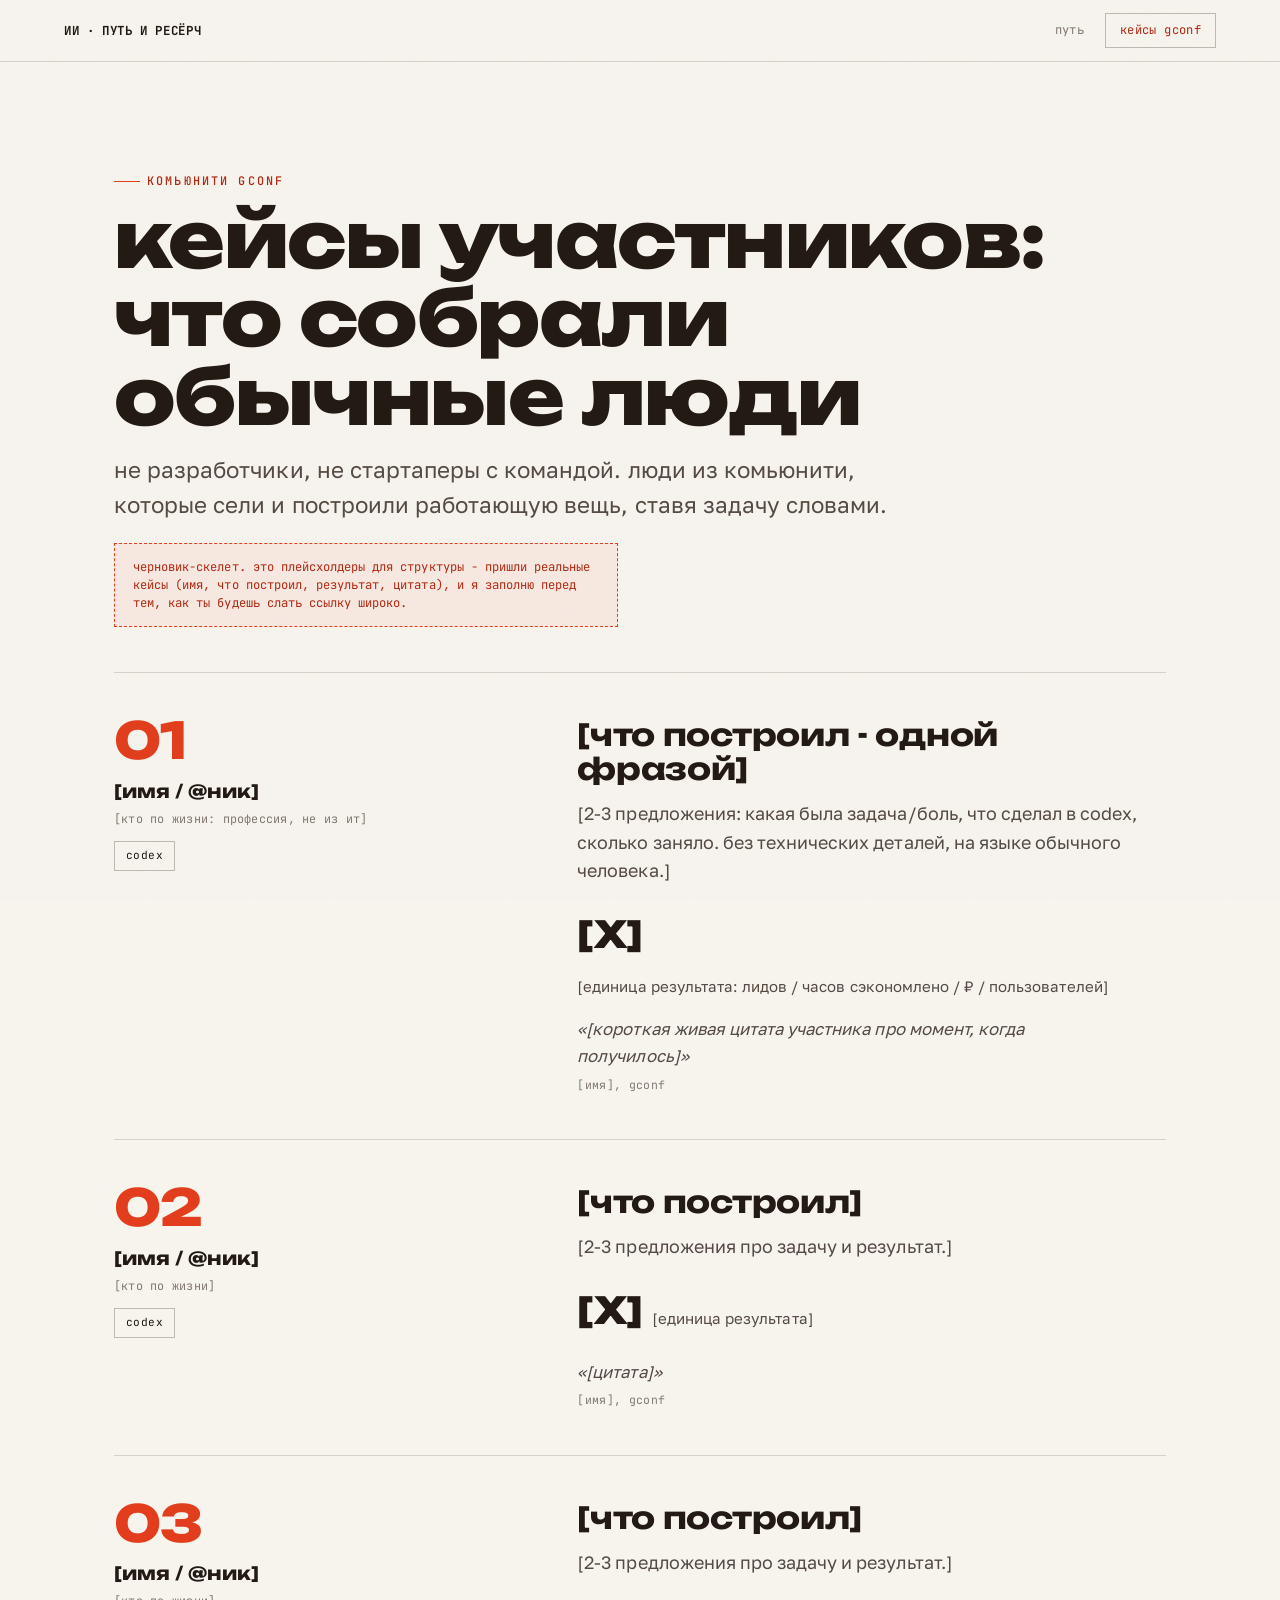
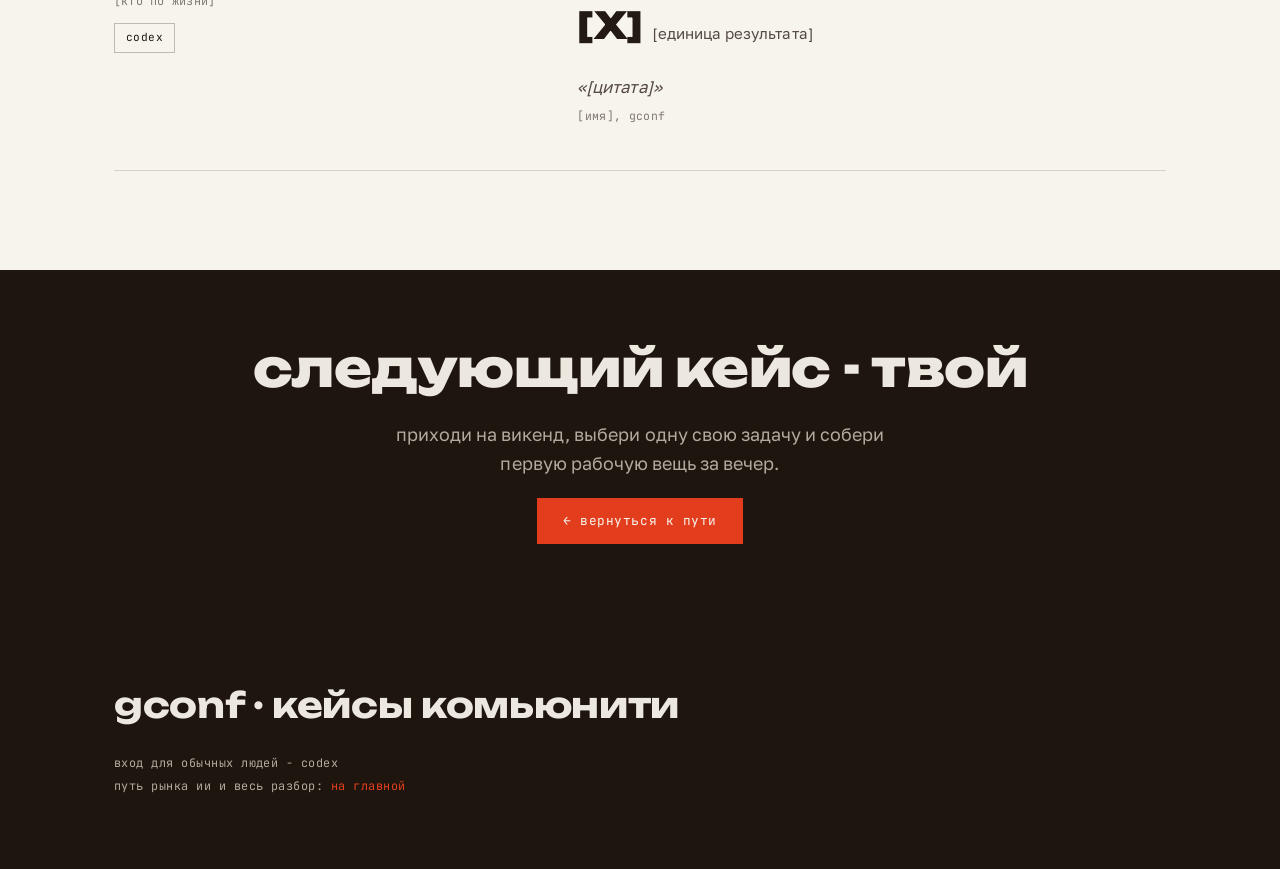
==== cases.html @ 8ae296a4 "site: external css, topnav, gconf cases page (scaffold) Co-Authored-By: Claude Opus 4.8 (1M context)" ====
<!doctype html>
<html lang="ru">
<head>
<meta charset="utf-8">
<meta name="viewport" content="width=device-width, initial-scale=1">
<title>кейсы участников gconf</title>
<link rel="preconnect" href="https://fonts.googleapis.com">
<link rel="preconnect" href="https://fonts.gstatic.com" crossorigin>
<link href="https://fonts.googleapis.com/css2?family=Unbounded:wght@500;700;800&family=Golos+Text:wght@400;500;600;700&family=JetBrains+Mono:wght@400;500;700&display=swap" rel="stylesheet">
<link rel="stylesheet" href="style.css">
</head>
<body>
<nav class="topnav">
  <a class="brand" href="index.html">ии · путь и ресёрч</a>
  <div class="navlinks">
    <a href="index.html">путь</a>
    <a href="cases.html" class="active">кейсы gconf</a>
  </div>
</nav>

<!-- ============ HERO ============ -->
<header class="cases-hero">
  <div class="wrap">
    <div class="kicker r">комьюнити gconf</div>
    <h1 class="r d1">кейсы участников: что собрали обычные люди</h1>
    <p class="dek r d2">не разработчики, не стартаперы с командой. люди из комьюнити, которые сели и построили работающую вещь, ставя задачу словами.</p>
    <div class="draftnote r d3">черновик-скелет. это плейсхолдеры для структуры - пришли реальные кейсы (имя, что построил, результат, цитата), и я заполню перед тем, как ты будешь слать ссылку широко.</div>
  </div>
</header>

<!-- ============ CASES ============ -->
<section style="padding-top:0">
  <div class="wrap">
    <div class="caselist">

      <article class="case r">
        <div class="who">
          <div class="cn">01</div>
          <div class="pname">[имя / @ник]</div>
          <div class="role">[кто по жизни: профессия, не из ит]</div>
          <div class="tool">codex</div>
        </div>
        <div class="body">
          <h3>[что построил - одной фразой]</h3>
          <p>[2-3 предложения: какая была задача/боль, что сделал в codex, сколько заняло. без технических деталей, на языке обычного человека.]</p>
          <div class="metric"><span class="mv">[X]</span><span class="ml">[единица результата: лидов / часов сэкономлено / ₽ / пользователей]</span></div>
          <p class="q">«[короткая живая цитата участника про момент, когда получилось]»<cite>[имя], gconf</cite></p>
        </div>
      </article>

      <article class="case r">
        <div class="who">
          <div class="cn">02</div>
          <div class="pname">[имя / @ник]</div>
          <div class="role">[кто по жизни]</div>
          <div class="tool">codex</div>
        </div>
        <div class="body">
          <h3>[что построил]</h3>
          <p>[2-3 предложения про задачу и результат.]</p>
          <div class="metric"><span class="mv">[X]</span><span class="ml">[единица результата]</span></div>
          <p class="q">«[цитата]»<cite>[имя], gconf</cite></p>
        </div>
      </article>

      <article class="case r">
        <div class="who">
          <div class="cn">03</div>
          <div class="pname">[имя / @ник]</div>
          <div class="role">[кто по жизни]</div>
          <div class="tool">codex</div>
        </div>
        <div class="body">
          <h3>[что построил]</h3>
          <p>[2-3 предложения про задачу и результат.]</p>
          <div class="metric"><span class="mv">[X]</span><span class="ml">[единица результата]</span></div>
          <p class="q">«[цитата]»<cite>[имя], gconf</cite></p>
        </div>
      </article>

    </div>
  </div>
</section>

<!-- ============ CTA ============ -->
<section class="cases-cta">
  <div class="wrap">
    <h2 class="r">следующий кейс - твой</h2>
    <p class="r d1">приходи на викенд, выбери одну свою задачу и собери первую рабочую вещь за вечер.</p>
    <a class="r d2" href="index.html">← вернуться к пути</a>
  </div>
</section>

<footer>
  <div class="wrap">
    <h3>gconf · кейсы комьюнити</h3>
    <div class="meta">
      вход для обычных людей - codex<br>
      путь рынка ии и весь разбор: <a href="index.html">на главной</a>
    </div>
  </div>
</footer>

<script>
(function(){
  var rm = window.matchMedia && window.matchMedia('(prefers-reduced-motion: reduce)').matches;
  var io = new IntersectionObserver(function(entries){
    entries.forEach(function(e){ if(e.isIntersecting){ e.target.classList.add('in'); io.unobserve(e.target);} });
  },{threshold:0.15, rootMargin:'0px 0px -8% 0px'});
  document.querySelectorAll('.r').forEach(function(el){ io.observe(el); });
})();
</script>
</body>
</html>
---- style.css ----
:root{
  --paper: oklch(0.967 0.009 80);
  --paper-2: oklch(0.935 0.013 78);
  --ink: oklch(0.225 0.018 60);
  --ink-soft: oklch(0.42 0.02 62);
  --ink-faint: oklch(0.585 0.016 66);
  --line: oklch(0.865 0.013 78);
  --line-strong: oklch(0.79 0.015 76);
  --ember: oklch(0.605 0.205 33);
  --ember-deep: oklch(0.50 0.175 32);
  --pine: oklch(0.515 0.088 165);
  --band: oklch(0.205 0.02 62);
  --band-2: oklch(0.26 0.022 60);
  --on-band: oklch(0.93 0.012 82);
  --on-band-soft: oklch(0.74 0.016 78);

  --font-display: "Unbounded","Golos Text",system-ui,sans-serif;
  --font-body: "Golos Text",system-ui,-apple-system,sans-serif;
  --font-mono: "JetBrains Mono",ui-monospace,monospace;

  --maxw: 1180px;
  --ease: cubic-bezier(0.16,1,0.3,1);
}

*{box-sizing:border-box;margin:0;padding:0}
html{scroll-behavior:smooth;-webkit-text-size-adjust:100%}
body{
  background:var(--paper);
  color:var(--ink);
  font-family:var(--font-body);
  font-weight:400;
  line-height:1.6;
  font-size:clamp(1rem,0.94rem + 0.3vw,1.12rem);
  letter-spacing:0.002em;
  overflow-x:hidden;
}
::selection{background:var(--ember);color:var(--paper)}

/* grain */
body::before{
  content:"";position:fixed;inset:0;z-index:9999;pointer-events:none;
  opacity:0.04;mix-blend-mode:multiply;
  background-image:url("data:image/svg+xml,%3Csvg xmlns='http://www.w3.org/2000/svg' width='180' height='180'%3E%3Cfilter id='n'%3E%3CfeTurbulence type='fractalNoise' baseFrequency='0.9' numOctaves='2'/%3E%3C/filter%3E%3Crect width='100%25' height='100%25' filter='url(%23n)'/%3E%3C/svg%3E");
}

.wrap{max-width:var(--maxw);margin-inline:auto;padding-inline:clamp(20px,5vw,64px)}
.mono{font-family:var(--font-mono);font-weight:500;letter-spacing:0.04em}

/* kicker / section number */
.kicker{
  font-family:var(--font-mono);font-size:0.74rem;font-weight:500;
  letter-spacing:0.18em;text-transform:uppercase;color:var(--ember-deep);
  display:inline-flex;align-items:center;gap:0.6em;
}
.kicker::before{content:"";width:26px;height:1px;background:var(--ember)}

h1,h2,h3{font-family:var(--font-display);font-weight:700;line-height:1.02;letter-spacing:-0.01em}

/* ---------- hero ---------- */
.hero{position:relative;padding:clamp(90px,16vh,180px) 0 clamp(60px,9vh,110px)}
.hero-grid{display:grid;grid-template-columns:1fr;gap:clamp(28px,5vw,60px)}
.hero .axis{
  font-family:var(--font-mono);font-size:0.7rem;letter-spacing:0.14em;
  color:var(--ink-faint);text-transform:uppercase;
  display:flex;align-items:center;gap:14px;flex-wrap:wrap;
}
.hero .axis .seg{flex:1;height:1px;background:var(--line-strong);min-width:40px}
.hero h1{
  font-size:clamp(2.6rem,2rem + 6.4vw,7rem);font-weight:800;
  margin:0.22em 0 0.28em;max-width:16ch;
}
.hero h1 em{font-style:normal;color:var(--ember)}
.hero .dek{
  font-size:clamp(1.1rem,1rem + 0.7vw,1.5rem);max-width:54ch;
  color:var(--ink-soft);line-height:1.5;
}
.provenance{
  margin-top:clamp(34px,6vh,64px);display:flex;flex-wrap:wrap;gap:10px 26px;
  font-family:var(--font-mono);font-size:0.72rem;letter-spacing:0.06em;color:var(--ink-faint);
}
.provenance b{color:var(--ink);font-weight:700}

.scrollcue{margin-top:clamp(40px,7vh,80px);display:flex;align-items:center;gap:12px;color:var(--ink-faint);font-family:var(--font-mono);font-size:0.72rem;letter-spacing:0.1em}
.scrollcue .dot{width:8px;height:8px;border-radius:50%;background:var(--ember);animation:pulse 1.8s var(--ease) infinite}
@keyframes pulse{0%,100%{opacity:1;transform:scale(1)}50%{opacity:.35;transform:scale(.6)}}

/* ---------- section scaffolding ---------- */
section{padding:clamp(64px,11vh,140px) 0;position:relative}
.sec-head{display:flex;gap:18px;align-items:baseline;margin-bottom:clamp(32px,5vh,60px)}
.sec-no{font-family:var(--font-mono);font-size:0.8rem;font-weight:700;color:var(--ember-deep);letter-spacing:0.05em;padding-top:0.5em}
.sec-head h2{font-size:clamp(1.8rem,1.4rem + 2.4vw,3.4rem);font-weight:700;max-width:20ch}
.lead{font-size:clamp(1.12rem,1.02rem + 0.6vw,1.45rem);max-width:60ch;color:var(--ink-soft);line-height:1.55}
.rule{height:1px;background:var(--line);border:0;margin:0}

/* reveal */
.r{opacity:0;transform:translateY(26px);transition:opacity .9s var(--ease),transform .9s var(--ease)}
.r.in{opacity:1;transform:none}
.r.d1{transition-delay:.08s}.r.d2{transition-delay:.16s}.r.d3{transition-delay:.24s}.r.d4{transition-delay:.32s}

/* ---------- prologue ---------- */
.prologue{background:var(--paper-2)}
.prologue .lead{max-width:64ch;font-size:clamp(1.2rem,1.05rem + 0.9vw,1.8rem);color:var(--ink);line-height:1.45}
.prologue .lead strong{color:var(--ember-deep);font-weight:700}

/* ---------- timeline / epochs ---------- */
.epochs{display:grid;gap:0}
.epoch{
  display:grid;grid-template-columns:minmax(120px,0.6fr) 1fr;gap:clamp(20px,4vw,56px);
  padding:clamp(28px,4.5vh,52px) 0;border-top:1px solid var(--line);align-items:start;
}
.epoch:last-child{border-bottom:1px solid var(--line)}
.epoch .when{font-family:var(--font-mono);font-size:0.82rem;color:var(--ink-faint);letter-spacing:0.04em}
.epoch .when .big{display:block;font-family:var(--font-display);font-weight:800;font-size:clamp(2.4rem,1.6rem + 3.2vw,4.4rem);color:var(--ember);line-height:0.9;margin-bottom:0.18em;letter-spacing:-0.02em}
.epoch h3{font-size:clamp(1.3rem,1.1rem + 1vw,2rem);font-weight:700;margin-bottom:0.5em}
.epoch p{color:var(--ink-soft);max-width:52ch}
.epoch .unlock{margin-top:1em;font-family:var(--font-mono);font-size:0.82rem;color:var(--ink);background:var(--paper-2);display:inline-block;padding:0.5em 0.85em;border:1px solid var(--line-strong)}
.epoch .unlock b{color:var(--ember-deep)}
.epoch .marks{margin-top:0.9em;display:flex;flex-wrap:wrap;gap:8px}
.epoch .marks span{font-family:var(--font-mono);font-size:0.72rem;color:var(--ink-faint);letter-spacing:0.03em}
.epoch .marks span::before{content:"▸ ";color:var(--line-strong)}

/* ---------- stat band ---------- */
.statband{background:var(--band);color:var(--on-band)}
.statband .grid{display:grid;grid-template-columns:repeat(auto-fit,minmax(220px,1fr));gap:1px;background:var(--band-2);border:1px solid var(--band-2)}
.statcell{background:var(--band);padding:clamp(24px,4vw,42px)}
.statcell .num{font-family:var(--font-display);font-weight:800;font-size:clamp(2.6rem,1.8rem + 4vw,5rem);line-height:0.92;letter-spacing:-0.02em}
.statcell .num.ember{color:var(--ember)}
.statcell .num.warm{color:var(--on-band)}
.statcell .cap{margin-top:0.7em;color:var(--on-band-soft);font-size:0.98rem;max-width:30ch}
.statcell .src{margin-top:0.8em;font-family:var(--font-mono);font-size:0.68rem;letter-spacing:0.04em;color:oklch(0.6 0.015 78)}

/* ---------- charts ---------- */
.chartwrap{margin-top:clamp(28px,4vh,48px)}
.chart-title{font-family:var(--font-mono);font-size:0.78rem;letter-spacing:0.08em;text-transform:uppercase;color:var(--ink-soft);margin-bottom:1.4em}
.chart-note{margin-top:1.2em;font-family:var(--font-mono);font-size:0.7rem;color:var(--ink-faint);letter-spacing:0.02em;max-width:62ch}

/* horizontal bars (time to 100M) */
.hbars{display:grid;gap:14px}
.hbar{display:grid;grid-template-columns:minmax(150px,auto) 1fr;gap:18px;align-items:center}
.hbar .lab{font-size:0.92rem;color:var(--ink);text-align:right;line-height:1.2}
.hbar .lab small{display:block;font-family:var(--font-mono);font-size:0.66rem;color:var(--ink-faint)}
.hbar .track{position:relative;height:34px;background:var(--paper-2);overflow:hidden}
.hbar .fill{position:absolute;top:0;bottom:0;left:0;width:100%;background:var(--ink);transform:scaleX(0);transform-origin:left;transition:transform 1.1s var(--ease)}
.hbar.hi .fill{background:var(--ember)}
.hbar.in .fill{transform:scaleX(var(--w))}
.hbar .val{position:absolute;top:50%;transform:translateY(-50%);left:calc(var(--wp) + 12px);font-family:var(--font-mono);font-size:0.8rem;font-weight:700;color:var(--ink);white-space:nowrap;opacity:0;transition:opacity .5s var(--ease) .5s}
.hbar.in .val{opacity:1}
.hbar.hi .val{color:var(--ember-deep)}

/* svg chart shells */
.svgchart{width:100%;height:auto;display:block;background:var(--paper-2);border:1px solid var(--line);padding:6px}
.svgchart text{font-family:var(--font-mono);fill:var(--ink-faint);font-size:13px;letter-spacing:0.02em}
.svgchart .axislab{fill:var(--ink-soft);font-size:13px}
.svgchart .grid{stroke:var(--line);stroke-width:1}
.path-line{fill:none;stroke-width:3.5;stroke-linejoin:round;stroke-linecap:round}
.dash{stroke-dasharray:var(--len);stroke-dashoffset:var(--len);transition:stroke-dashoffset 1.6s var(--ease)}
.in .dash{stroke-dashoffset:0}
.dot{opacity:0;transition:opacity .4s var(--ease)}
.in .dot{opacity:1}
.ptlab{opacity:0;transition:opacity .5s var(--ease)}
.in .ptlab{opacity:1}
.legend{display:flex;gap:22px;flex-wrap:wrap;margin-top:1em;font-family:var(--font-mono);font-size:0.76rem;color:var(--ink-soft)}
.legend i{display:inline-block;width:16px;height:3px;margin-right:7px;vertical-align:middle}

/* two-col explainer */
.duo{display:grid;grid-template-columns:1fr 1fr;gap:clamp(20px,3vw,40px);margin-top:clamp(28px,4vh,44px)}
.duo .box{padding:clamp(22px,3vw,34px);background:var(--paper-2);border:1px solid var(--line)}
.duo .box.now{border-color:var(--ember);background:oklch(0.605 0.205 33 / 0.06)}
.duo .box .tag{font-family:var(--font-mono);font-size:0.72rem;letter-spacing:0.1em;text-transform:uppercase;color:var(--ink-faint);margin-bottom:0.8em}
.duo .box.now .tag{color:var(--ember-deep)}
.duo .box h4{font-family:var(--font-display);font-weight:700;font-size:1.3rem;margin-bottom:0.4em}
.duo .box p{color:var(--ink-soft);font-size:0.98rem}

/* vibe coding */
.quote{font-family:var(--font-display);font-weight:500;font-size:clamp(1.4rem,1.1rem + 1.8vw,2.6rem);line-height:1.18;max-width:22ch;letter-spacing:-0.01em}
.quote .by{display:block;font-family:var(--font-mono);font-size:0.8rem;font-weight:500;letter-spacing:0.05em;color:var(--ink-faint);margin-top:1em;text-transform:none}
.growth{display:grid;grid-template-columns:repeat(auto-fit,minmax(160px,1fr));gap:1px;background:var(--line);border:1px solid var(--line);margin-top:clamp(28px,4vh,44px)}
.growth div{background:var(--paper);padding:24px}
.growth .g-num{font-family:var(--font-display);font-weight:800;font-size:clamp(1.6rem,1.2rem + 1.6vw,2.6rem);color:var(--ink);letter-spacing:-0.02em}
.growth .g-lab{margin-top:0.5em;font-size:0.9rem;color:var(--ink-soft)}
.growth .g-src{margin-top:0.6em;font-family:var(--font-mono);font-size:0.66rem;color:var(--ink-faint)}

/* funnel */
.funnel{display:grid;grid-template-columns:repeat(5,1fr);gap:clamp(8px,1.4vw,18px);align-items:end;height:clamp(240px,38vh,360px);margin-top:clamp(28px,4vh,44px)}
.fcol{display:flex;flex-direction:column;justify-content:flex-end;height:100%;text-align:center}
.fcol .bar{background:var(--ink);transform:scaleY(0);transform-origin:bottom;transition:transform 1s var(--ease)}
.fcol.hi .bar{background:var(--ember)}
.funnel.in .fcol .bar{transform:scaleY(1)}
.fcol .fval{font-family:var(--font-display);font-weight:800;font-size:clamp(1.1rem,0.9rem + 0.9vw,1.7rem);margin-bottom:0.3em;color:var(--ink)}
.fcol.hi .fval{color:var(--ember-deep)}
.fcol .flab{margin-top:0.7em;font-family:var(--font-mono);font-size:0.68rem;line-height:1.3;color:var(--ink-faint);letter-spacing:0.02em}
.f1{--d:.0s}.f2{--d:.12s}.f3{--d:.24s}.f4{--d:.36s}.f5{--d:.48s}
.funnel.in .fcol .bar{transition-delay:var(--d)}

/* honest dark section */
.honest{background:var(--band);color:var(--on-band)}
.honest .sec-no{color:var(--ember)}
.honest .sec-head h2{color:var(--on-band)}
.honest .lead{color:var(--on-band-soft)}
.honest .rule{background:var(--band-2)}
.honest-grid{display:grid;grid-template-columns:repeat(auto-fit,minmax(260px,1fr));gap:clamp(18px,2.6vw,32px);margin-top:clamp(30px,5vh,56px)}
.hcard{padding:clamp(22px,3vw,32px);border:1px solid var(--band-2);background:var(--band-2)}
.hcard .hn{font-family:var(--font-display);font-weight:800;font-size:clamp(1.9rem,1.4rem + 2vw,3rem);color:var(--ember);letter-spacing:-0.02em;line-height:1}
.hcard h4{font-family:var(--font-body);font-weight:700;font-size:1.05rem;margin:0.6em 0 0.3em;color:var(--on-band)}
.hcard p{color:var(--on-band-soft);font-size:0.94rem}
.bridge{margin-top:clamp(36px,6vh,64px);padding:clamp(28px,4vw,48px);border:1px solid var(--ember);background:oklch(0.605 0.205 33 / 0.08)}
.bridge p{font-family:var(--font-display);font-weight:500;font-size:clamp(1.2rem,1rem + 1vw,1.8rem);line-height:1.3;max-width:32ch;color:var(--on-band)}
.bridge .src{margin-top:1em;font-family:var(--font-mono);font-size:0.72rem;color:var(--on-band-soft);letter-spacing:0.04em}

/* not late */
.notlate{background:var(--ember);color:var(--paper)}
.notlate .kicker{color:oklch(0.96 0.02 80)}
.notlate .kicker::before{background:var(--paper)}
.notlate h2{font-family:var(--font-display);font-weight:800;font-size:clamp(2.2rem,1.5rem + 4vw,5.2rem);line-height:1.0;letter-spacing:-0.02em;max-width:16ch;margin-bottom:0.5em}
.notlate .big-state{font-size:clamp(1.2rem,1rem + 1vw,1.7rem);max-width:46ch;line-height:1.45;color:oklch(0.98 0.015 85)}
.frames{display:grid;grid-template-columns:repeat(auto-fit,minmax(250px,1fr));gap:1px;background:oklch(0.55 0.16 33);border:1px solid oklch(0.55 0.16 33);margin-top:clamp(34px,5vh,60px)}
.frame{background:var(--ember);padding:clamp(24px,3vw,36px)}
.frame .ft{font-family:var(--font-mono);font-size:0.72rem;letter-spacing:0.1em;text-transform:uppercase;color:oklch(0.92 0.04 75);margin-bottom:1em}
.frame p{color:var(--paper);font-size:1rem;line-height:1.5}

/* usecases */
.usecases .lead{margin-bottom:clamp(28px,4vh,44px)}
.uc-list{display:grid;grid-template-columns:repeat(auto-fit,minmax(260px,1fr));gap:1px;background:var(--line);border:1px solid var(--line)}
.uc{background:var(--paper);padding:clamp(22px,3vw,30px);display:flex;flex-direction:column;gap:0.5em}
.uc .uci{font-family:var(--font-mono);font-size:0.74rem;color:var(--ember-deep);letter-spacing:0.06em}
.uc h4{font-family:var(--font-display);font-weight:700;font-size:1.15rem}
.uc p{color:var(--ink-soft);font-size:0.92rem}
.entry{margin-top:clamp(26px,4vh,40px);padding:clamp(22px,3vw,32px);border:1px solid var(--line-strong);background:var(--paper-2);font-size:0.98rem;color:var(--ink-soft)}
.entry b{color:var(--ink)}

/* methodology */
.method{background:var(--paper-2)}
.pipeline{display:flex;flex-wrap:wrap;align-items:stretch;gap:0;margin-top:clamp(30px,4vh,48px)}
.stage{flex:1 1 150px;min-width:140px;padding:clamp(18px,2.4vw,26px);background:var(--paper);border:1px solid var(--line);position:relative}
.stage + .stage{border-left:1px solid var(--line)}
.stage .sn{font-family:var(--font-mono);font-size:0.66rem;letter-spacing:0.1em;color:var(--ember-deep);text-transform:uppercase}
.stage .st{font-family:var(--font-display);font-weight:700;font-size:1.05rem;margin:0.5em 0 0.2em}
.stage .sd{font-size:0.84rem;color:var(--ink-soft);line-height:1.4}
.stage .sc{margin-top:0.7em;font-family:var(--font-mono);font-size:0.7rem;color:var(--ink-faint)}
.method-stats{display:grid;grid-template-columns:repeat(auto-fit,minmax(150px,1fr));gap:1px;background:var(--line);border:1px solid var(--line);margin-top:clamp(30px,4vh,48px)}
.ms{background:var(--paper);padding:24px}
.ms .v{font-family:var(--font-display);font-weight:800;font-size:clamp(1.8rem,1.3rem + 1.8vw,2.8rem);color:var(--ink);letter-spacing:-0.02em}
.ms .v.ember{color:var(--ember)}
.ms .l{margin-top:0.4em;font-size:0.88rem;color:var(--ink-soft)}

/* footer */
footer{background:var(--band);color:var(--on-band-soft);padding:clamp(50px,8vh,90px) 0}
footer h3{font-family:var(--font-display);font-weight:700;color:var(--on-band);font-size:clamp(1.4rem,1.1rem + 1.4vw,2.2rem);max-width:24ch;margin-bottom:0.8em}
footer .meta{font-family:var(--font-mono);font-size:0.74rem;letter-spacing:0.04em;line-height:1.9}
footer .disc{margin-top:1.6em;font-size:0.82rem;max-width:70ch;color:var(--on-band-soft);line-height:1.6}
footer a{color:var(--ember);text-decoration:none}

/* responsive */
@media (max-width:720px){
  .epoch{grid-template-columns:1fr;gap:14px}
  .duo{grid-template-columns:1fr}
  .funnel{height:clamp(200px,34vh,300px)}
  .fcol .flab{font-size:0.6rem}
  .sec-head{flex-direction:column;gap:6px}
  .hbar{grid-template-columns:1fr;gap:6px}
  .hbar .lab{text-align:left}
  .stage + .stage{border-left:1px solid var(--line)}
}
@media (prefers-reduced-motion:reduce){
  *{animation:none!important;transition:none!important}
  .r{opacity:1;transform:none}
  .hbar .fill{transform:scaleX(var(--w))}
  .fcol .bar{transform:scaleY(1)}
  .dash{stroke-dashoffset:0}
  .dot,.ptlab,.hbar .val{opacity:1}
}

/* ---------- topnav (shared) ---------- */
.topnav{position:sticky;top:0;z-index:50;display:flex;justify-content:space-between;align-items:center;gap:16px;padding:13px clamp(20px,5vw,64px);background:var(--paper);border-bottom:1px solid var(--line)}
.topnav .brand{font-family:var(--font-mono);font-weight:700;font-size:0.78rem;letter-spacing:0.05em;color:var(--ink);text-decoration:none;text-transform:uppercase}
.topnav .navlinks{display:flex;gap:6px}
.topnav .navlinks a{font-family:var(--font-mono);font-size:0.76rem;letter-spacing:0.03em;color:var(--ink-faint);text-decoration:none;padding:7px 14px;border:1px solid transparent;transition:color .3s var(--ease),border-color .3s var(--ease)}
.topnav .navlinks a:hover{color:var(--ink)}
.topnav .navlinks a.active{color:var(--ember-deep);border-color:var(--line-strong)}

/* ---------- cases page ---------- */
.cases-hero{padding:clamp(64px,11vh,120px) 0 clamp(34px,5vh,60px)}
.cases-hero .kicker{margin-bottom:0.8em}
.cases-hero h1{font-family:var(--font-display);font-weight:800;font-size:clamp(2.3rem,1.7rem + 4vw,4.8rem);letter-spacing:-0.02em;max-width:18ch;line-height:1.02}
.cases-hero .dek{margin-top:0.7em;font-size:clamp(1.08rem,1rem + 0.6vw,1.4rem);color:var(--ink-soft);max-width:56ch}
.draftnote{margin-top:1.6em;padding:14px 18px;border:1px dashed var(--ember);background:oklch(0.605 0.205 33 / 0.06);font-family:var(--font-mono);font-size:0.76rem;line-height:1.5;color:var(--ember-deep);max-width:72ch}

.caselist{border-top:1px solid var(--line)}
.case{display:grid;grid-template-columns:minmax(190px,0.7fr) 1fr;gap:clamp(20px,4vw,56px);padding:clamp(30px,5vh,58px) 0;border-bottom:1px solid var(--line);align-items:start}
.case .who .cn{font-family:var(--font-display);font-weight:800;font-size:clamp(1.9rem,1.4rem + 2.2vw,3.2rem);color:var(--ember);line-height:0.9;letter-spacing:-0.02em}
.case .who .pname{margin-top:0.7em;font-family:var(--font-display);font-weight:700;font-size:1.15rem;color:var(--ink)}
.case .who .role{font-family:var(--font-mono);font-size:0.74rem;color:var(--ink-faint);margin-top:0.3em;letter-spacing:0.02em}
.case .who .tool{display:inline-block;margin-top:1.1em;font-family:var(--font-mono);font-size:0.7rem;color:var(--ink);border:1px solid var(--line-strong);padding:5px 11px;letter-spacing:0.04em}
.case .body h3{font-family:var(--font-display);font-weight:700;font-size:clamp(1.3rem,1.1rem + 1vw,1.95rem);margin-bottom:0.45em;line-height:1.1}
.case .body p{color:var(--ink-soft);max-width:56ch}
.case .metric{margin-top:1.1em;display:flex;align-items:baseline;gap:0.55em;flex-wrap:wrap}
.case .metric .mv{font-family:var(--font-display);font-weight:800;font-size:clamp(1.6rem,1.2rem + 1.4vw,2.4rem);color:var(--ink);letter-spacing:-0.02em}
.case .metric .ml{font-size:0.94rem;color:var(--ink-soft)}
.case .q{margin-top:1.1em;font-style:italic;color:var(--ink);font-size:1.05rem;max-width:52ch}
.case .q cite{display:block;font-style:normal;font-family:var(--font-mono);font-size:0.72rem;color:var(--ink-faint);margin-top:0.5em;letter-spacing:0.03em}

.cases-cta{background:var(--band);color:var(--on-band);padding:clamp(50px,8vh,90px) 0;text-align:center}
.cases-cta h2{font-family:var(--font-display);font-weight:800;font-size:clamp(1.8rem,1.3rem + 2.4vw,3.2rem);color:var(--on-band);max-width:20ch;margin:0 auto 0.5em;letter-spacing:-0.01em}
.cases-cta p{color:var(--on-band-soft);max-width:48ch;margin:0 auto}
.cases-cta a{display:inline-block;margin-top:1.6em;font-family:var(--font-mono);font-size:0.8rem;letter-spacing:0.04em;color:var(--paper);background:var(--ember);text-decoration:none;padding:13px 26px}

@media (max-width:720px){
  .case{grid-template-columns:1fr;gap:14px}
  .topnav{padding:11px 18px}
  .topnav .brand{font-size:0.68rem}
}
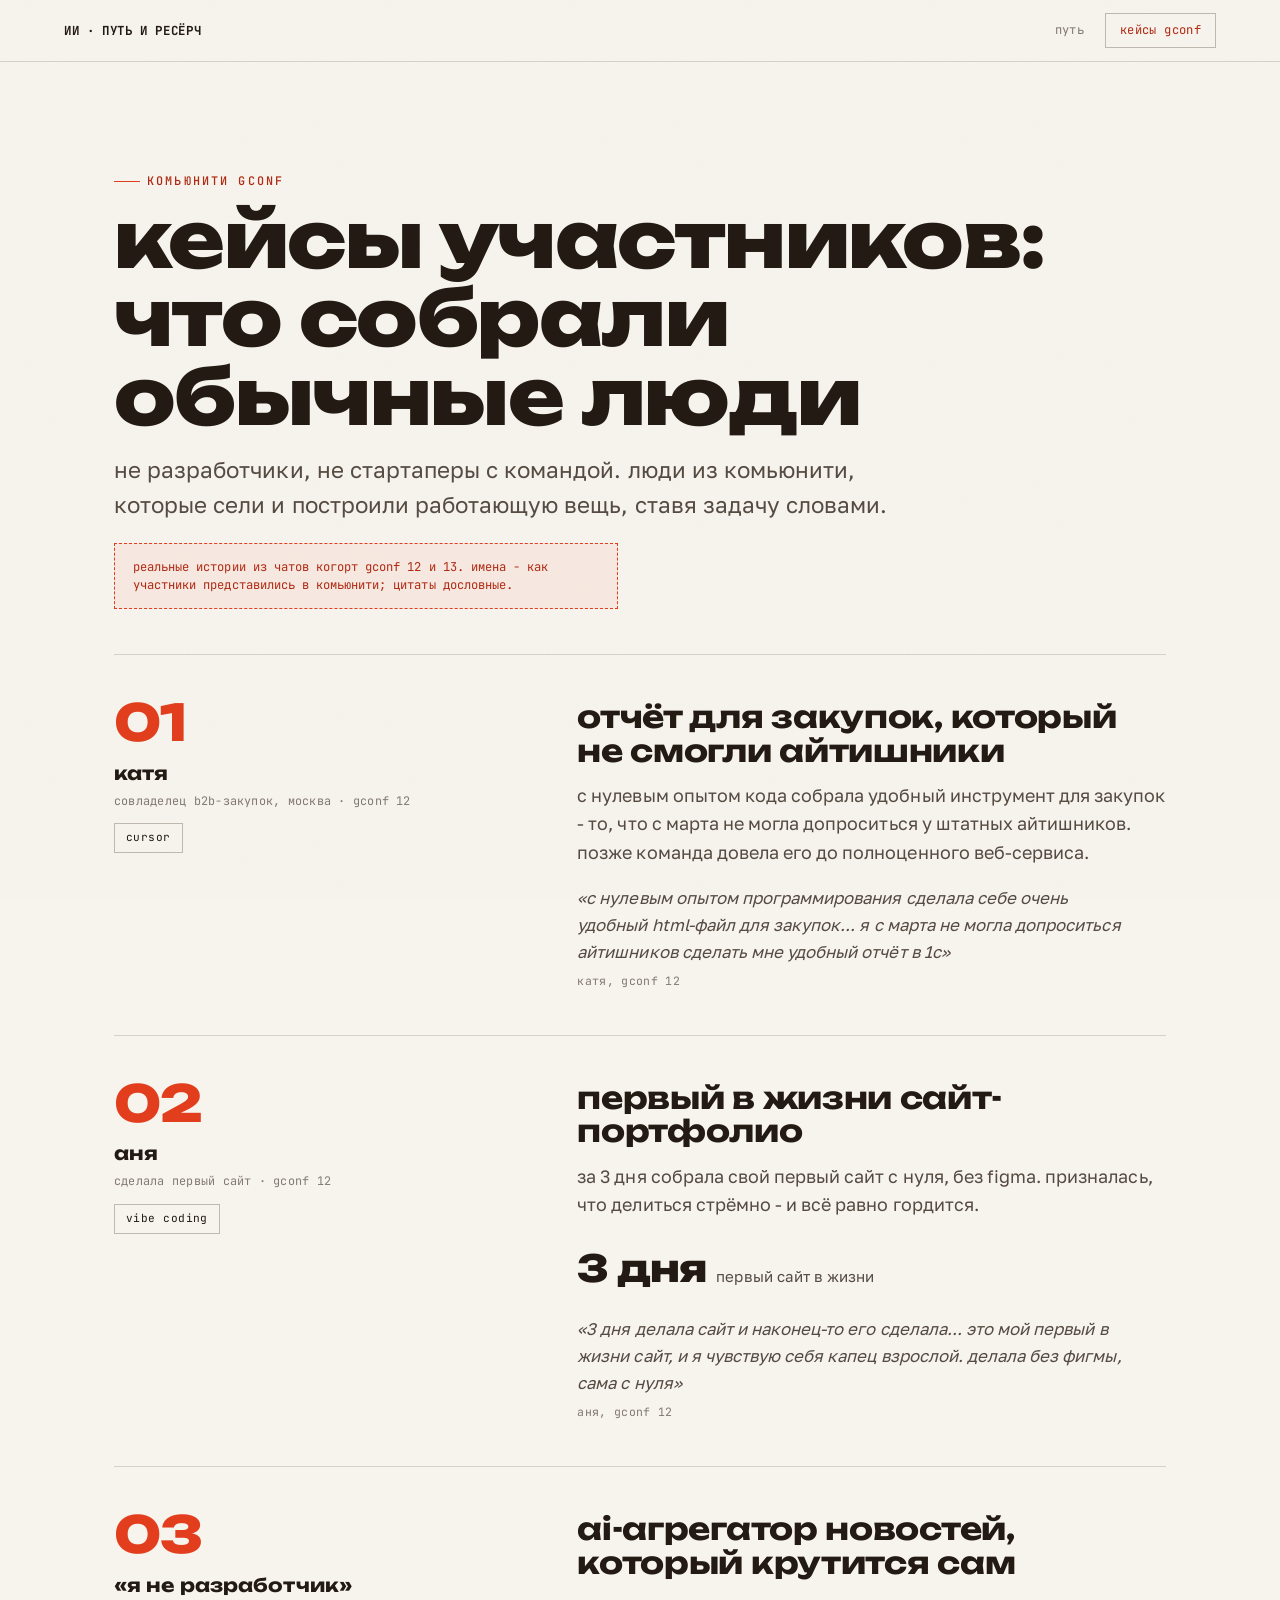
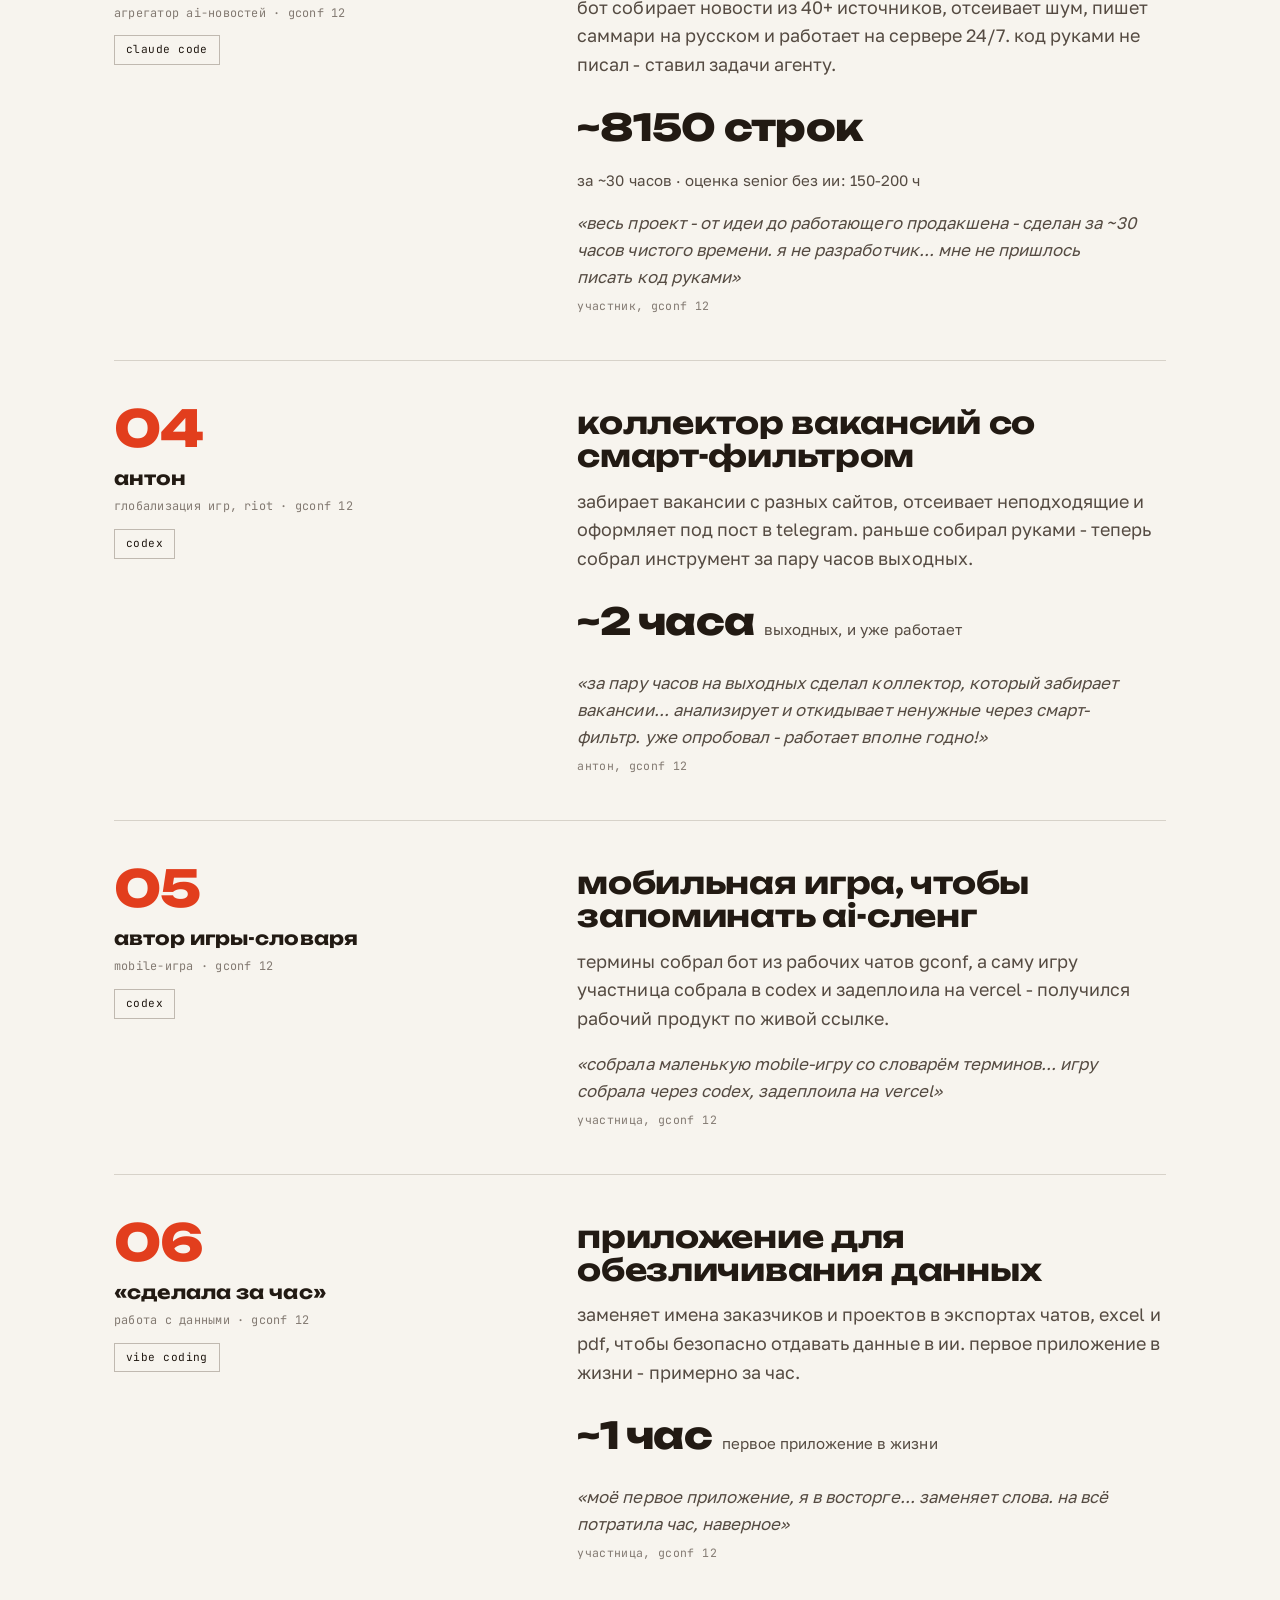
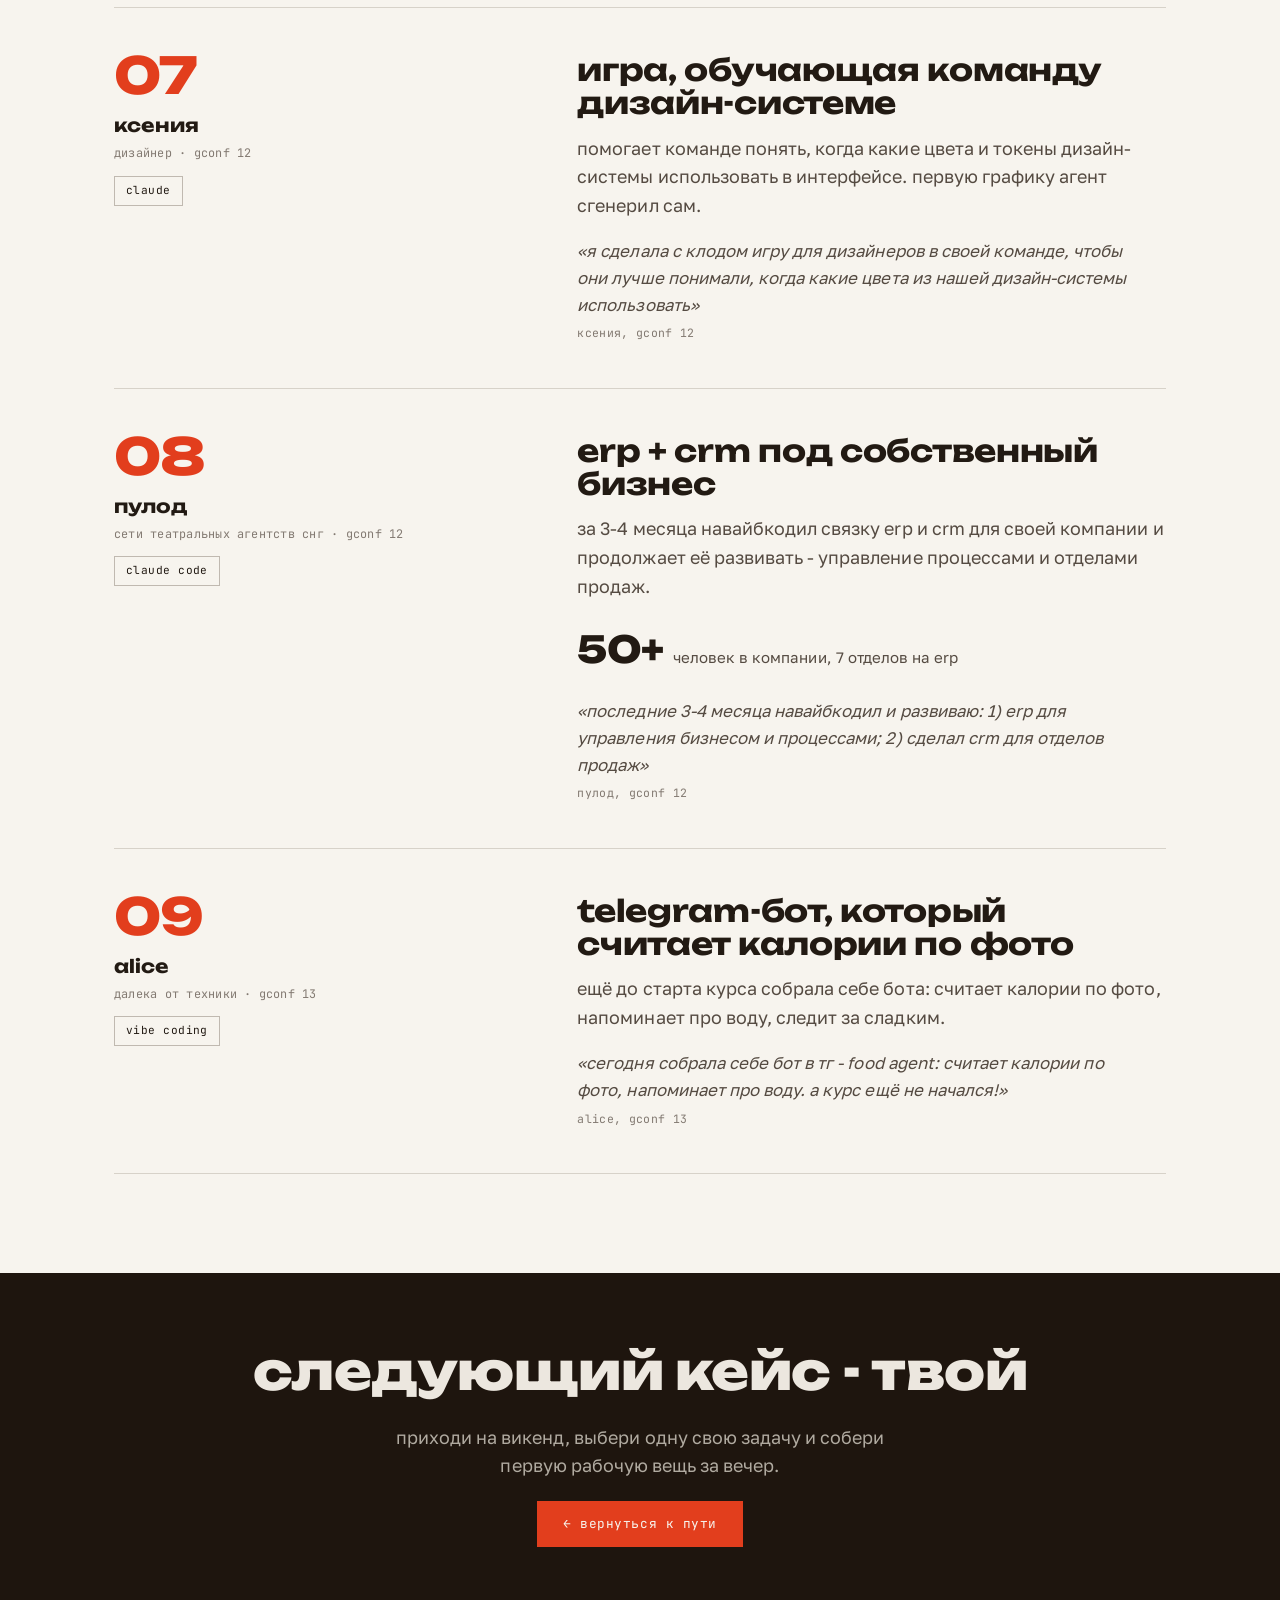
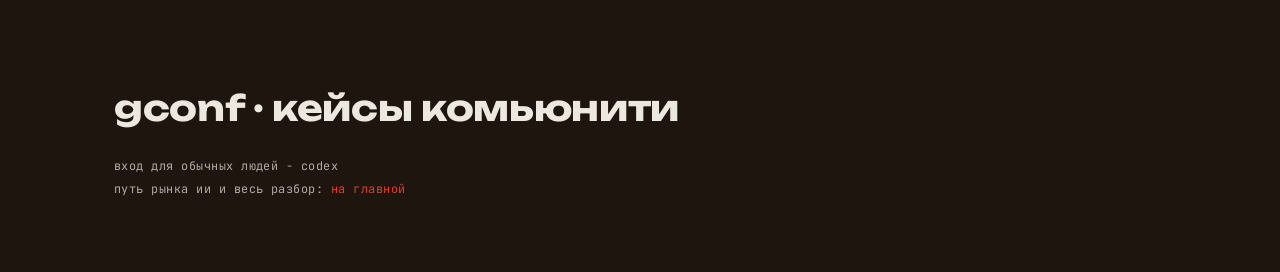
==== commit e5cb7472: "cases: real gconf 12/13 participant cases Co-Authored-By: Claude Opus 4.8 (1M context) <noreply@anth" ====
--- a/cases.html
+++ b/cases.html
@@ -24,7 +24,7 @@
     <div class="kicker r">комьюнити gconf</div>
     <h1 class="r d1">кейсы участников: что собрали обычные люди</h1>
     <p class="dek r d2">не разработчики, не стартаперы с командой. люди из комьюнити, которые сели и построили работающую вещь, ставя задачу словами.</p>
-    <div class="draftnote r d3">черновик-скелет. это плейсхолдеры для структуры - пришли реальные кейсы (имя, что построил, результат, цитата), и я заполню перед тем, как ты будешь слать ссылку широко.</div>
+    <div class="draftnote r d3">реальные истории из чатов когорт gconf 12 и 13. имена - как участники представились в комьюнити; цитаты дословные.</div>
   </div>
 </header>
 
@@ -36,45 +36,131 @@
       <article class="case r">
         <div class="who">
           <div class="cn">01</div>
-          <div class="pname">[имя / @ник]</div>
-          <div class="role">[кто по жизни: профессия, не из ит]</div>
+          <div class="pname">катя</div>
+          <div class="role">совладелец b2b-закупок, москва · gconf 12</div>
+          <div class="tool">cursor</div>
+        </div>
+        <div class="body">
+          <h3>отчёт для закупок, который не смогли айтишники</h3>
+          <p>с нулевым опытом кода собрала удобный инструмент для закупок - то, что с марта не могла допроситься у штатных айтишников. позже команда довела его до полноценного веб-сервиса.</p>
+          <p class="q">«с нулевым опытом программирования сделала себе очень удобный html-файл для закупок... я с марта не могла допроситься айтишников сделать мне удобный отчёт в 1с»<cite>катя, gconf 12</cite></p>
+        </div>
+      </article>
+
+      <article class="case r">
+        <div class="who">
+          <div class="cn">02</div>
+          <div class="pname">аня</div>
+          <div class="role">сделала первый сайт · gconf 12</div>
+          <div class="tool">vibe coding</div>
+        </div>
+        <div class="body">
+          <h3>первый в жизни сайт-портфолио</h3>
+          <p>за 3 дня собрала свой первый сайт с нуля, без figma. призналась, что делиться стрёмно - и всё равно гордится.</p>
+          <div class="metric"><span class="mv">3 дня</span><span class="ml">первый сайт в жизни</span></div>
+          <p class="q">«3 дня делала сайт и наконец-то его сделала... это мой первый в жизни сайт, и я чувствую себя капец взрослой. делала без фигмы, сама с нуля»<cite>аня, gconf 12</cite></p>
+        </div>
+      </article>
+
+      <article class="case r">
+        <div class="who">
+          <div class="cn">03</div>
+          <div class="pname">«я не разработчик»</div>
+          <div class="role">агрегатор ai-новостей · gconf 12</div>
+          <div class="tool">claude code</div>
+        </div>
+        <div class="body">
+          <h3>ai-агрегатор новостей, который крутится сам</h3>
+          <p>бот собирает новости из 40+ источников, отсеивает шум, пишет саммари на русском и работает на сервере 24/7. код руками не писал - ставил задачи агенту.</p>
+          <div class="metric"><span class="mv">~8150 строк</span><span class="ml">за ~30 часов · оценка senior без ии: 150-200 ч</span></div>
+          <p class="q">«весь проект - от идеи до работающего продакшена - сделан за ~30 часов чистого времени. я не разработчик... мне не пришлось писать код руками»<cite>участник, gconf 12</cite></p>
+        </div>
+      </article>
+
+      <article class="case r">
+        <div class="who">
+          <div class="cn">04</div>
+          <div class="pname">антон</div>
+          <div class="role">глобализация игр, riot · gconf 12</div>
           <div class="tool">codex</div>
         </div>
         <div class="body">
-          <h3>[что построил - одной фразой]</h3>
-          <p>[2-3 предложения: какая была задача/боль, что сделал в codex, сколько заняло. без технических деталей, на языке обычного человека.]</p>
-          <div class="metric"><span class="mv">[X]</span><span class="ml">[единица результата: лидов / часов сэкономлено / ₽ / пользователей]</span></div>
-          <p class="q">«[короткая живая цитата участника про момент, когда получилось]»<cite>[имя], gconf</cite></p>
-        </div>
-      </article>
-
-      <article class="case r">
-        <div class="who">
-          <div class="cn">02</div>
-          <div class="pname">[имя / @ник]</div>
-          <div class="role">[кто по жизни]</div>
+          <h3>коллектор вакансий со смарт-фильтром</h3>
+          <p>забирает вакансии с разных сайтов, отсеивает неподходящие и оформляет под пост в telegram. раньше собирал руками - теперь собрал инструмент за пару часов выходных.</p>
+          <div class="metric"><span class="mv">~2 часа</span><span class="ml">выходных, и уже работает</span></div>
+          <p class="q">«за пару часов на выходных сделал коллектор, который забирает вакансии... анализирует и откидывает ненужные через смарт-фильтр. уже опробовал - работает вполне годно!»<cite>антон, gconf 12</cite></p>
+        </div>
+      </article>
+
+      <article class="case r">
+        <div class="who">
+          <div class="cn">05</div>
+          <div class="pname">автор игры-словаря</div>
+          <div class="role">mobile-игра · gconf 12</div>
           <div class="tool">codex</div>
         </div>
         <div class="body">
-          <h3>[что построил]</h3>
-          <p>[2-3 предложения про задачу и результат.]</p>
-          <div class="metric"><span class="mv">[X]</span><span class="ml">[единица результата]</span></div>
-          <p class="q">«[цитата]»<cite>[имя], gconf</cite></p>
-        </div>
-      </article>
-
-      <article class="case r">
-        <div class="who">
-          <div class="cn">03</div>
-          <div class="pname">[имя / @ник]</div>
-          <div class="role">[кто по жизни]</div>
-          <div class="tool">codex</div>
-        </div>
-        <div class="body">
-          <h3>[что построил]</h3>
-          <p>[2-3 предложения про задачу и результат.]</p>
-          <div class="metric"><span class="mv">[X]</span><span class="ml">[единица результата]</span></div>
-          <p class="q">«[цитата]»<cite>[имя], gconf</cite></p>
+          <h3>мобильная игра, чтобы запоминать ai-сленг</h3>
+          <p>термины собрал бот из рабочих чатов gconf, а саму игру участница собрала в codex и задеплоила на vercel - получился рабочий продукт по живой ссылке.</p>
+          <p class="q">«собрала маленькую mobile-игру со словарём терминов... игру собрала через codex, задеплоила на vercel»<cite>участница, gconf 12</cite></p>
+        </div>
+      </article>
+
+      <article class="case r">
+        <div class="who">
+          <div class="cn">06</div>
+          <div class="pname">«сделала за час»</div>
+          <div class="role">работа с данными · gconf 12</div>
+          <div class="tool">vibe coding</div>
+        </div>
+        <div class="body">
+          <h3>приложение для обезличивания данных</h3>
+          <p>заменяет имена заказчиков и проектов в экспортах чатов, excel и pdf, чтобы безопасно отдавать данные в ии. первое приложение в жизни - примерно за час.</p>
+          <div class="metric"><span class="mv">~1 час</span><span class="ml">первое приложение в жизни</span></div>
+          <p class="q">«моё первое приложение, я в восторге... заменяет слова. на всё потратила час, наверное»<cite>участница, gconf 12</cite></p>
+        </div>
+      </article>
+
+      <article class="case r">
+        <div class="who">
+          <div class="cn">07</div>
+          <div class="pname">ксения</div>
+          <div class="role">дизайнер · gconf 12</div>
+          <div class="tool">claude</div>
+        </div>
+        <div class="body">
+          <h3>игра, обучающая команду дизайн-системе</h3>
+          <p>помогает команде понять, когда какие цвета и токены дизайн-системы использовать в интерфейсе. первую графику агент сгенерил сам.</p>
+          <p class="q">«я сделала с клодом игру для дизайнеров в своей команде, чтобы они лучше понимали, когда какие цвета из нашей дизайн-системы использовать»<cite>ксения, gconf 12</cite></p>
+        </div>
+      </article>
+
+      <article class="case r">
+        <div class="who">
+          <div class="cn">08</div>
+          <div class="pname">пулод</div>
+          <div class="role">сети театральных агентств снг · gconf 12</div>
+          <div class="tool">claude code</div>
+        </div>
+        <div class="body">
+          <h3>erp + crm под собственный бизнес</h3>
+          <p>за 3-4 месяца навайбкодил связку erp и crm для своей компании и продолжает её развивать - управление процессами и отделами продаж.</p>
+          <div class="metric"><span class="mv">50+</span><span class="ml">человек в компании, 7 отделов на erp</span></div>
+          <p class="q">«последние 3-4 месяца навайбкодил и развиваю: 1) erp для управления бизнесом и процессами; 2) сделал crm для отделов продаж»<cite>пулод, gconf 12</cite></p>
+        </div>
+      </article>
+
+      <article class="case r">
+        <div class="who">
+          <div class="cn">09</div>
+          <div class="pname">alice</div>
+          <div class="role">далека от техники · gconf 13</div>
+          <div class="tool">vibe coding</div>
+        </div>
+        <div class="body">
+          <h3>telegram-бот, который считает калории по фото</h3>
+          <p>ещё до старта курса собрала себе бота: считает калории по фото, напоминает про воду, следит за сладким.</p>
+          <p class="q">«сегодня собрала себе бот в тг - food agent: считает калории по фото, напоминает про воду. а курс ещё не начался!»<cite>alice, gconf 13</cite></p>
         </div>
       </article>
 
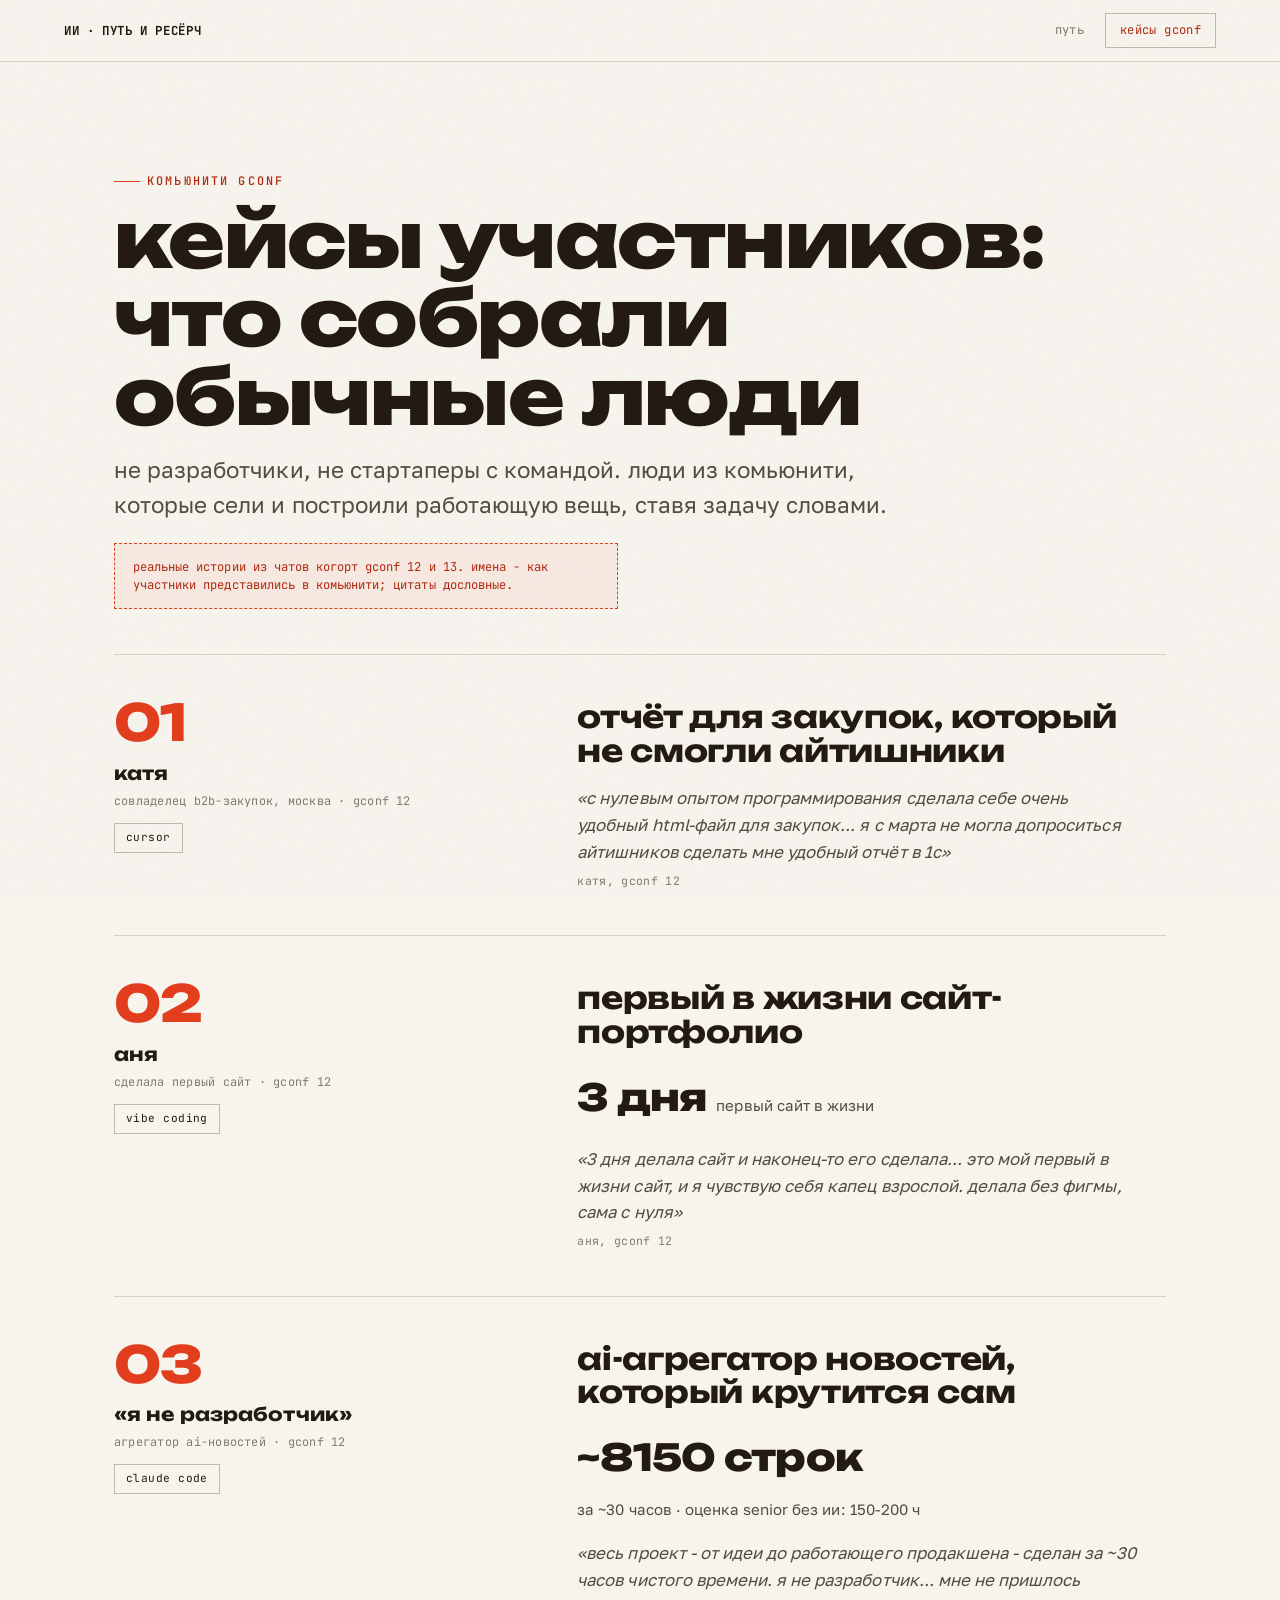
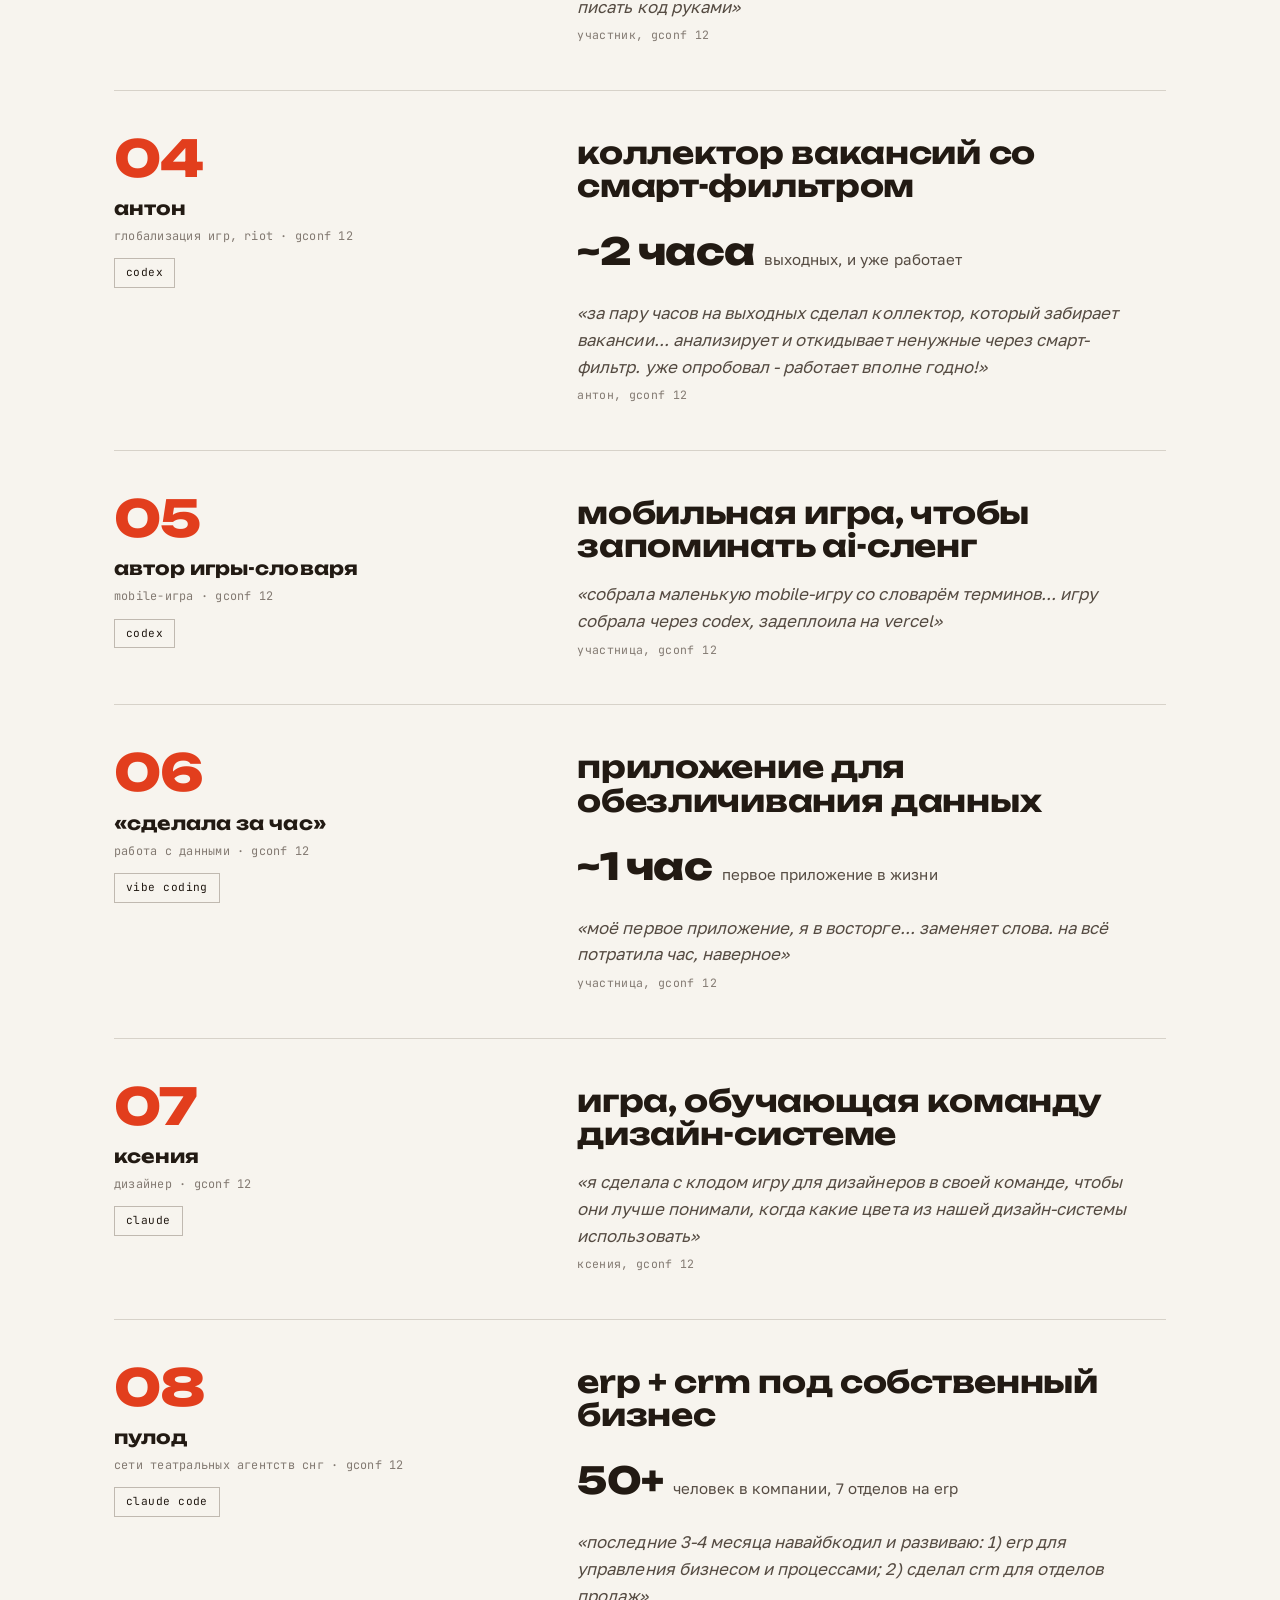
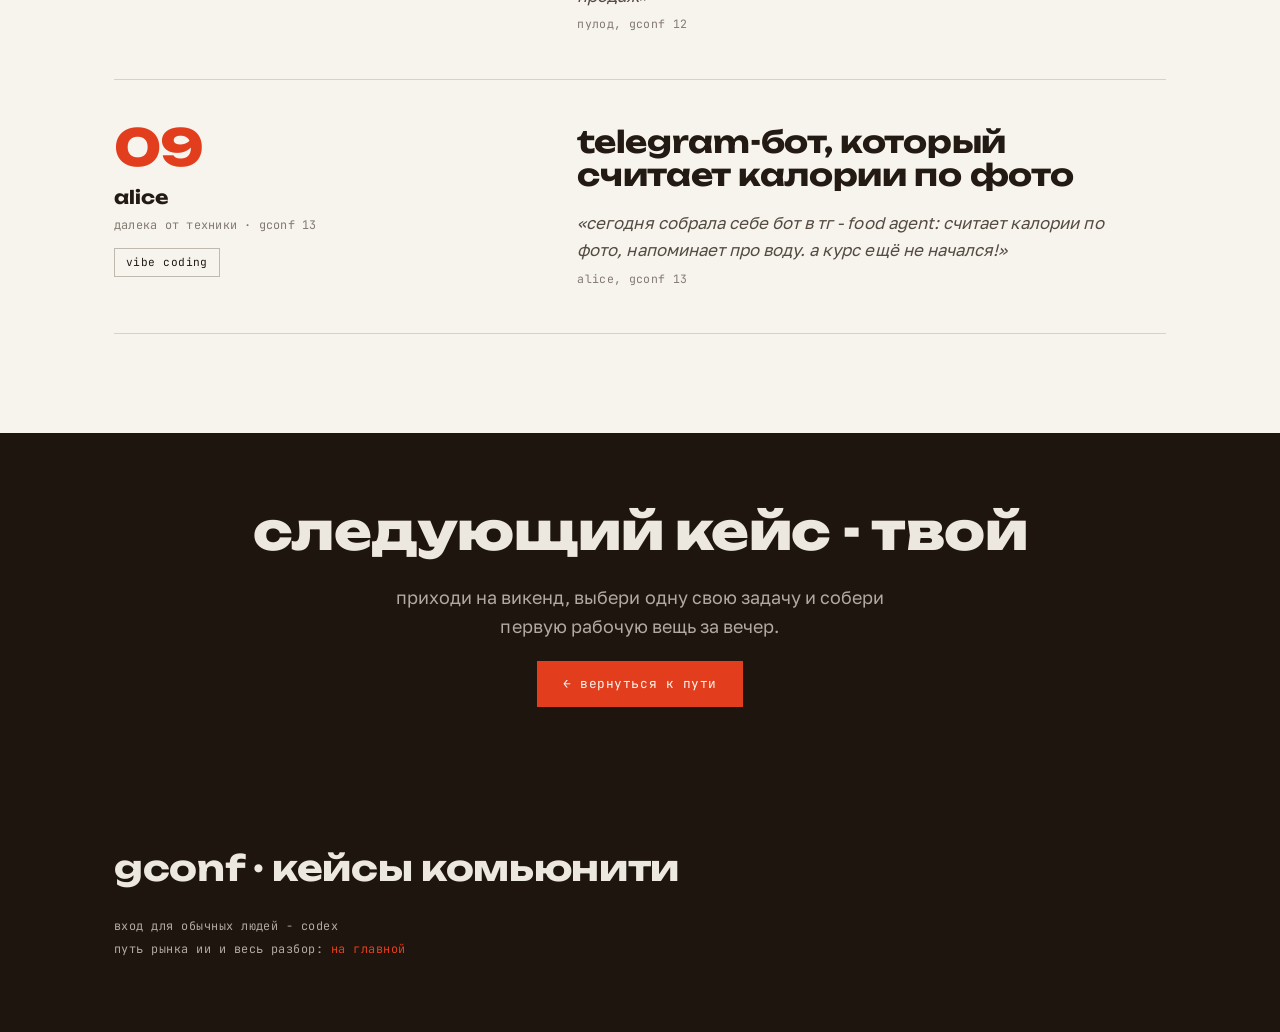
==== commit 62845f06: "cases: drop detail paragraph, keep quote + name Co-Authored-By: Claude Opus 4.8 (1M context) <norepl" ====
--- a/cases.html
+++ b/cases.html
@@ -42,7 +42,6 @@
         </div>
         <div class="body">
           <h3>отчёт для закупок, который не смогли айтишники</h3>
-          <p>с нулевым опытом кода собрала удобный инструмент для закупок - то, что с марта не могла допроситься у штатных айтишников. позже команда довела его до полноценного веб-сервиса.</p>
           <p class="q">«с нулевым опытом программирования сделала себе очень удобный html-файл для закупок... я с марта не могла допроситься айтишников сделать мне удобный отчёт в 1с»<cite>катя, gconf 12</cite></p>
         </div>
       </article>
@@ -56,7 +55,6 @@
         </div>
         <div class="body">
           <h3>первый в жизни сайт-портфолио</h3>
-          <p>за 3 дня собрала свой первый сайт с нуля, без figma. призналась, что делиться стрёмно - и всё равно гордится.</p>
           <div class="metric"><span class="mv">3 дня</span><span class="ml">первый сайт в жизни</span></div>
           <p class="q">«3 дня делала сайт и наконец-то его сделала... это мой первый в жизни сайт, и я чувствую себя капец взрослой. делала без фигмы, сама с нуля»<cite>аня, gconf 12</cite></p>
         </div>
@@ -71,7 +69,6 @@
         </div>
         <div class="body">
           <h3>ai-агрегатор новостей, который крутится сам</h3>
-          <p>бот собирает новости из 40+ источников, отсеивает шум, пишет саммари на русском и работает на сервере 24/7. код руками не писал - ставил задачи агенту.</p>
           <div class="metric"><span class="mv">~8150 строк</span><span class="ml">за ~30 часов · оценка senior без ии: 150-200 ч</span></div>
           <p class="q">«весь проект - от идеи до работающего продакшена - сделан за ~30 часов чистого времени. я не разработчик... мне не пришлось писать код руками»<cite>участник, gconf 12</cite></p>
         </div>
@@ -86,7 +83,6 @@
         </div>
         <div class="body">
           <h3>коллектор вакансий со смарт-фильтром</h3>
-          <p>забирает вакансии с разных сайтов, отсеивает неподходящие и оформляет под пост в telegram. раньше собирал руками - теперь собрал инструмент за пару часов выходных.</p>
           <div class="metric"><span class="mv">~2 часа</span><span class="ml">выходных, и уже работает</span></div>
           <p class="q">«за пару часов на выходных сделал коллектор, который забирает вакансии... анализирует и откидывает ненужные через смарт-фильтр. уже опробовал - работает вполне годно!»<cite>антон, gconf 12</cite></p>
         </div>
@@ -101,7 +97,6 @@
         </div>
         <div class="body">
           <h3>мобильная игра, чтобы запоминать ai-сленг</h3>
-          <p>термины собрал бот из рабочих чатов gconf, а саму игру участница собрала в codex и задеплоила на vercel - получился рабочий продукт по живой ссылке.</p>
           <p class="q">«собрала маленькую mobile-игру со словарём терминов... игру собрала через codex, задеплоила на vercel»<cite>участница, gconf 12</cite></p>
         </div>
       </article>
@@ -115,7 +110,6 @@
         </div>
         <div class="body">
           <h3>приложение для обезличивания данных</h3>
-          <p>заменяет имена заказчиков и проектов в экспортах чатов, excel и pdf, чтобы безопасно отдавать данные в ии. первое приложение в жизни - примерно за час.</p>
           <div class="metric"><span class="mv">~1 час</span><span class="ml">первое приложение в жизни</span></div>
           <p class="q">«моё первое приложение, я в восторге... заменяет слова. на всё потратила час, наверное»<cite>участница, gconf 12</cite></p>
         </div>
@@ -130,7 +124,6 @@
         </div>
         <div class="body">
           <h3>игра, обучающая команду дизайн-системе</h3>
-          <p>помогает команде понять, когда какие цвета и токены дизайн-системы использовать в интерфейсе. первую графику агент сгенерил сам.</p>
           <p class="q">«я сделала с клодом игру для дизайнеров в своей команде, чтобы они лучше понимали, когда какие цвета из нашей дизайн-системы использовать»<cite>ксения, gconf 12</cite></p>
         </div>
       </article>
@@ -144,7 +137,6 @@
         </div>
         <div class="body">
           <h3>erp + crm под собственный бизнес</h3>
-          <p>за 3-4 месяца навайбкодил связку erp и crm для своей компании и продолжает её развивать - управление процессами и отделами продаж.</p>
           <div class="metric"><span class="mv">50+</span><span class="ml">человек в компании, 7 отделов на erp</span></div>
           <p class="q">«последние 3-4 месяца навайбкодил и развиваю: 1) erp для управления бизнесом и процессами; 2) сделал crm для отделов продаж»<cite>пулод, gconf 12</cite></p>
         </div>
@@ -159,7 +151,6 @@
         </div>
         <div class="body">
           <h3>telegram-бот, который считает калории по фото</h3>
-          <p>ещё до старта курса собрала себе бота: считает калории по фото, напоминает про воду, следит за сладким.</p>
           <p class="q">«сегодня собрала себе бот в тг - food agent: считает калории по фото, напоминает про воду. а курс ещё не начался!»<cite>alice, gconf 13</cite></p>
         </div>
       </article>
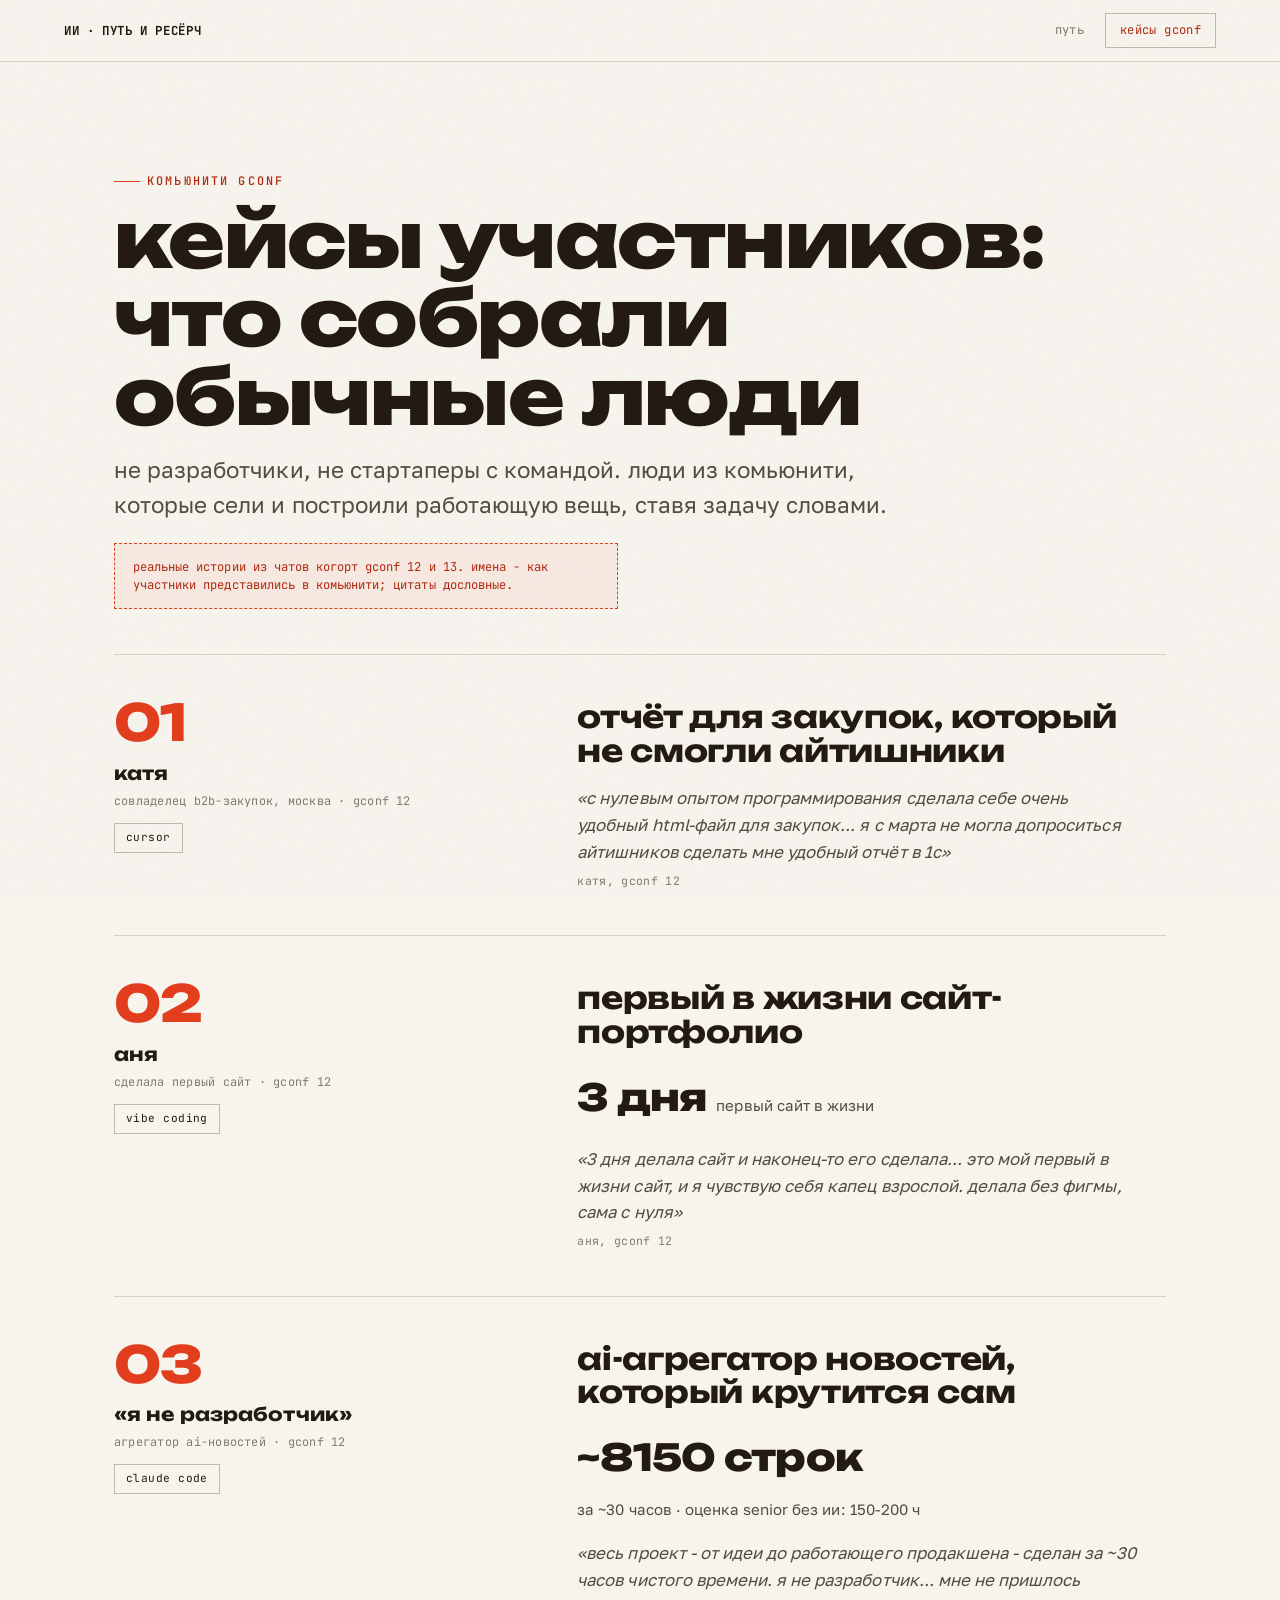
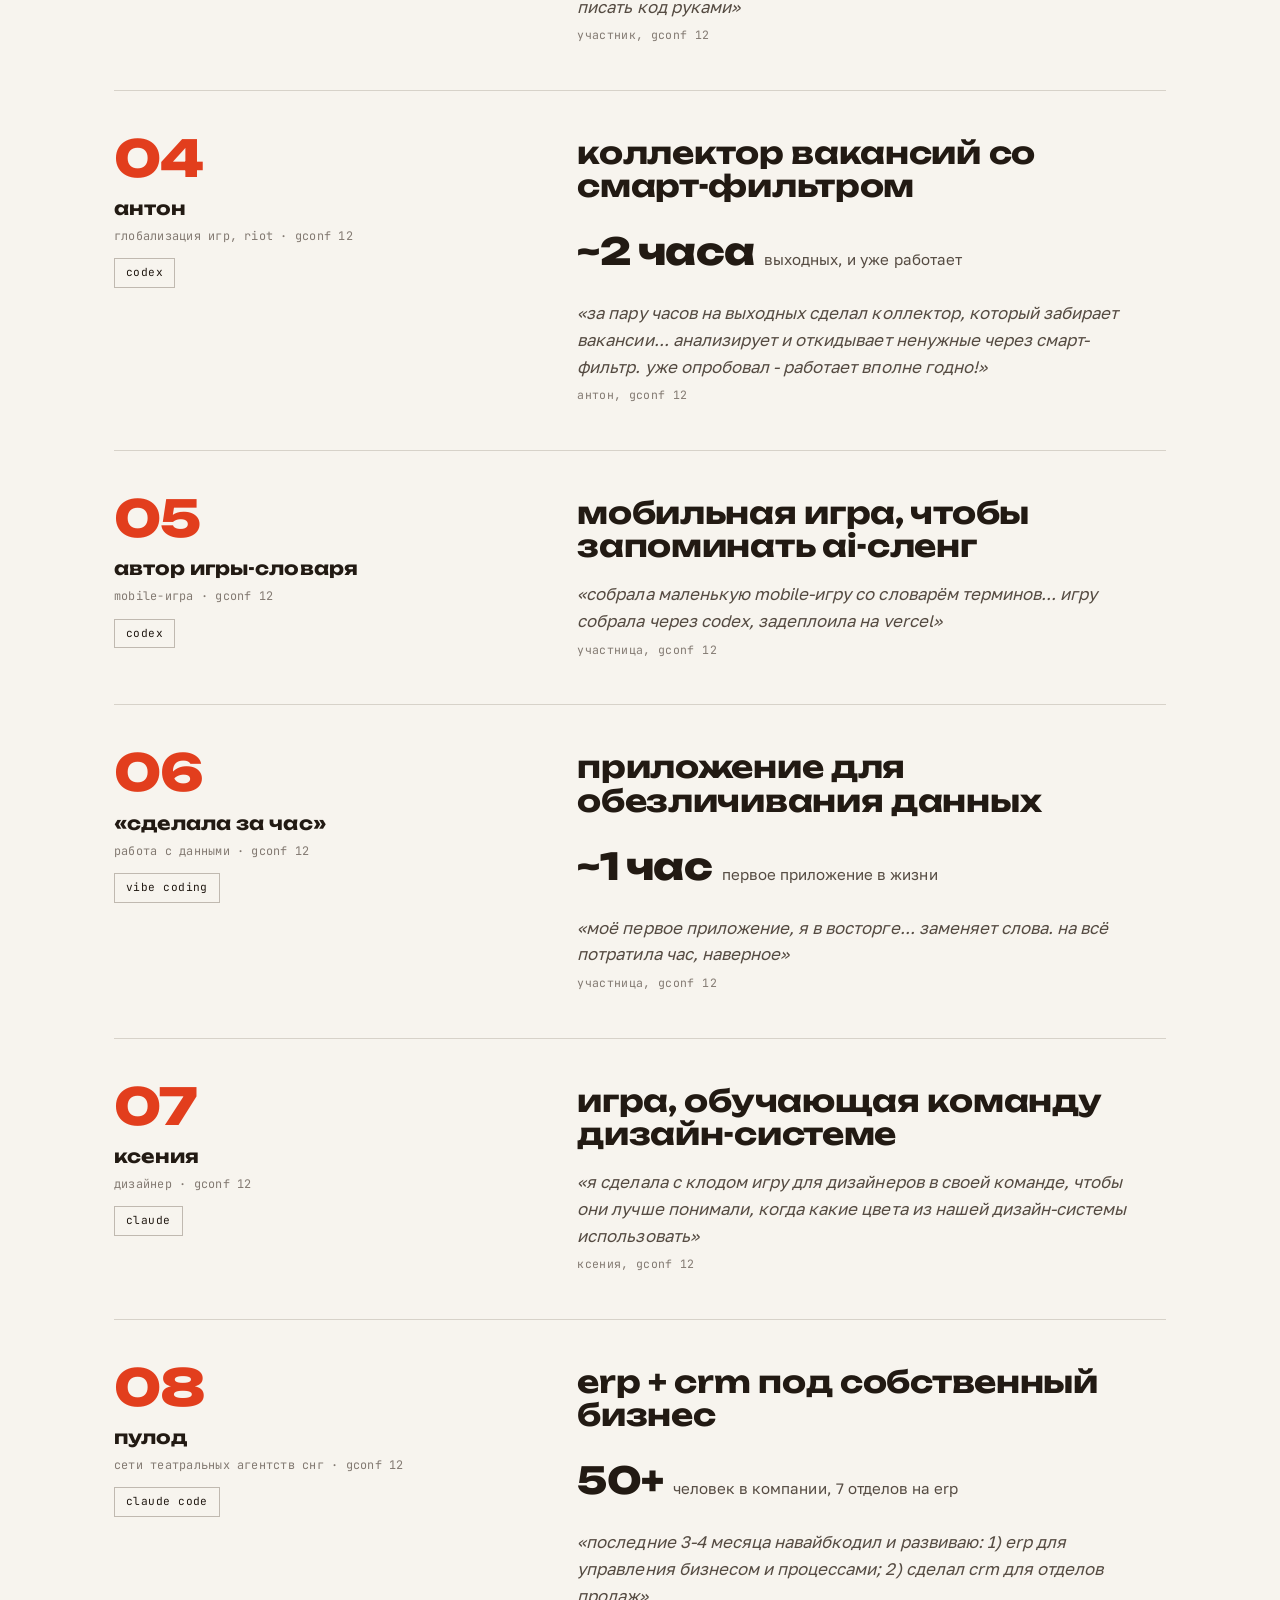
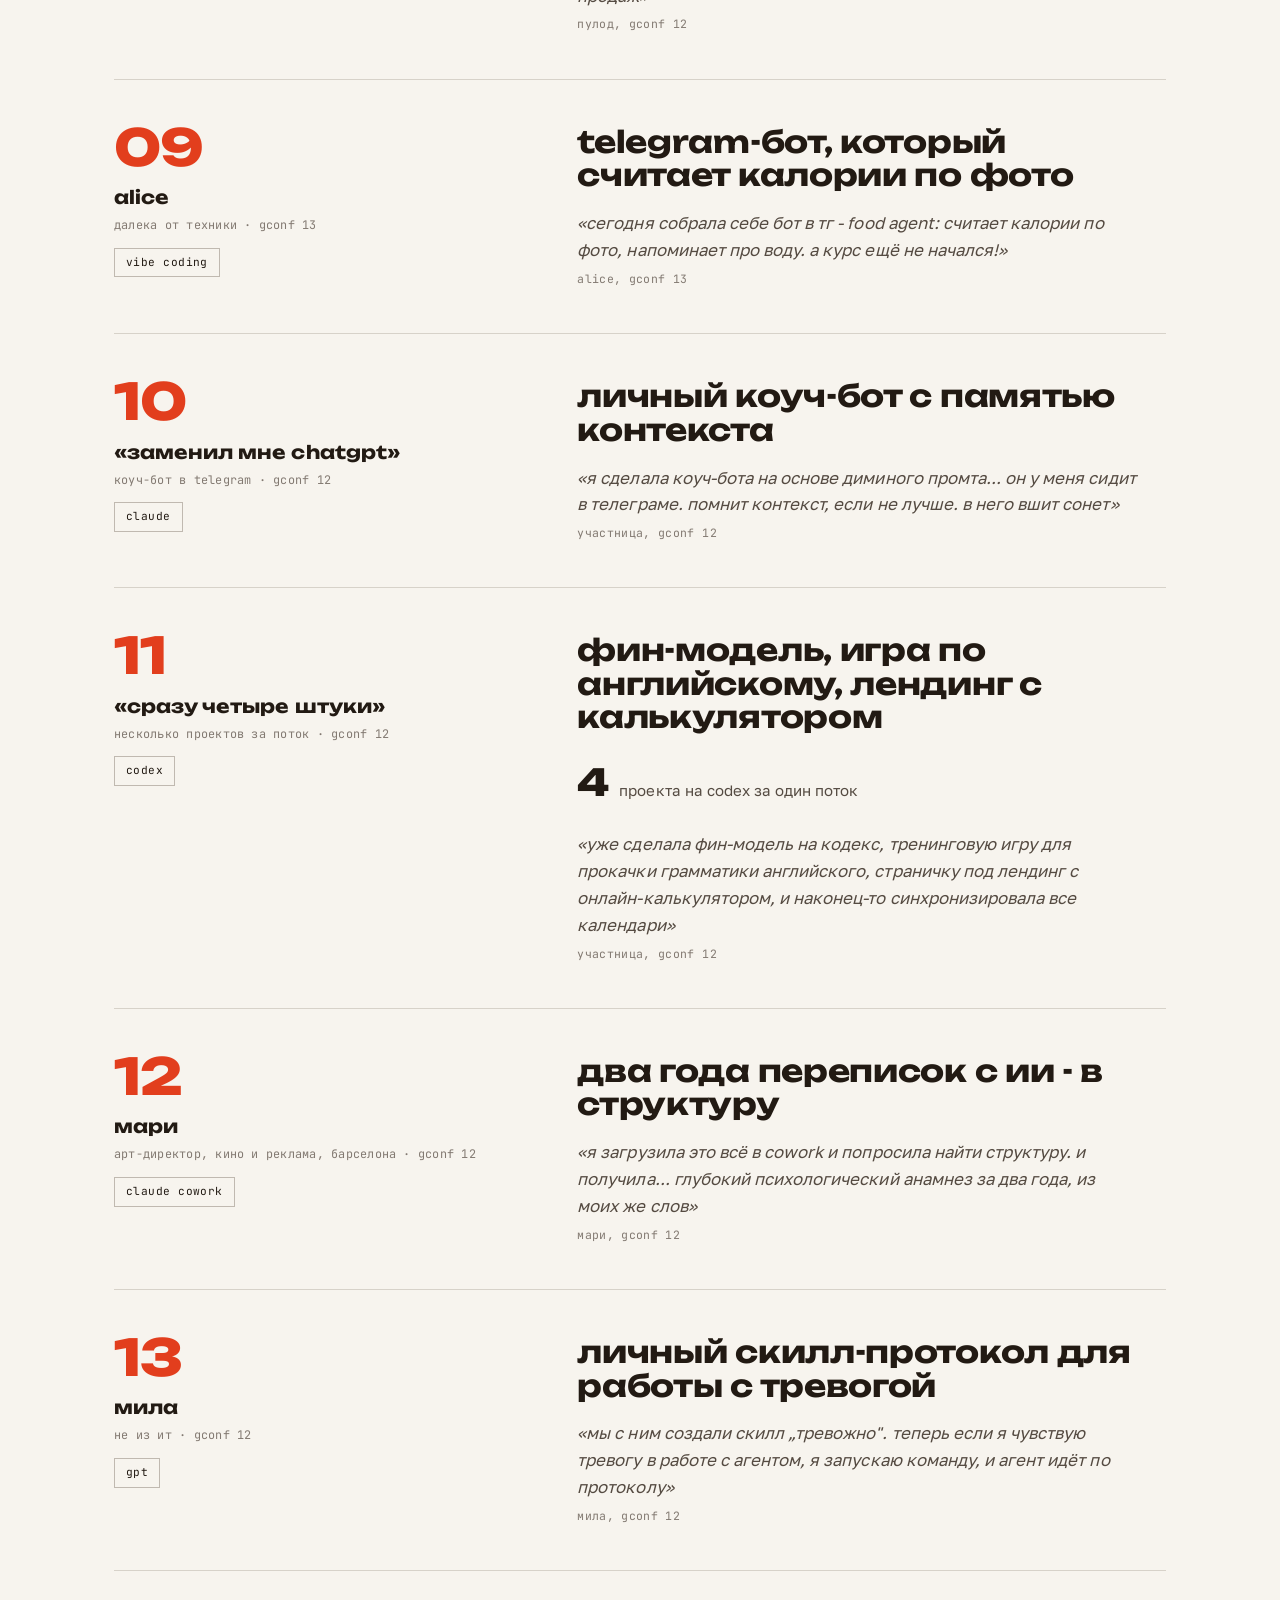
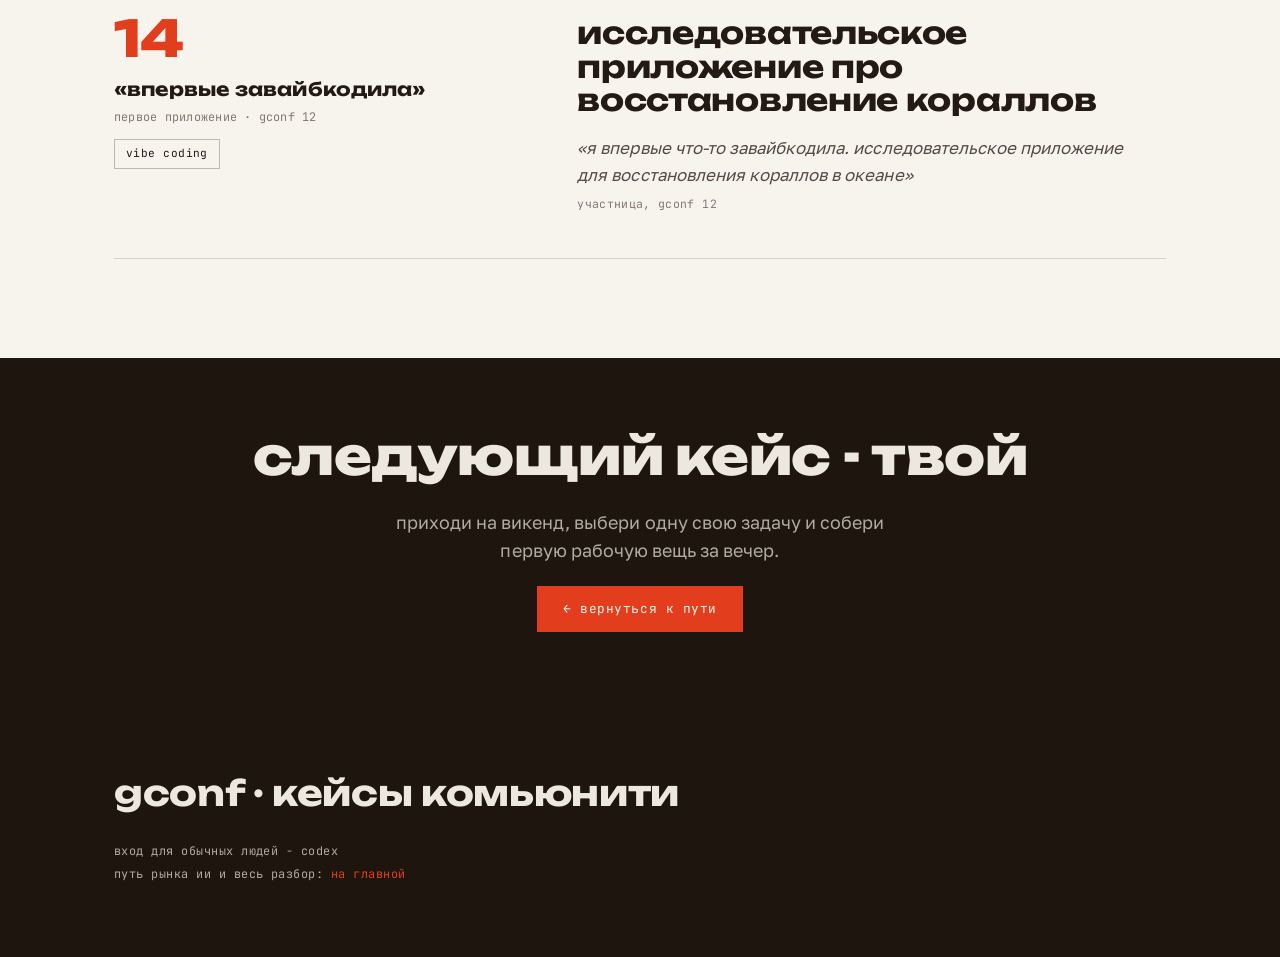
==== commit f6abcc1e: "cases: expand to 14" ====
--- a/cases.html
+++ b/cases.html
@@ -155,6 +155,72 @@
         </div>
       </article>
 
+      <article class="case r">
+        <div class="who">
+          <div class="cn">10</div>
+          <div class="pname">«заменил мне chatgpt»</div>
+          <div class="role">коуч-бот в telegram · gconf 12</div>
+          <div class="tool">claude</div>
+        </div>
+        <div class="body">
+          <h3>личный коуч-бот с памятью контекста</h3>
+          <p class="q">«я сделала коуч-бота на основе диминого промта... он у меня сидит в телеграме. помнит контекст, если не лучше. в него вшит сонет»<cite>участница, gconf 12</cite></p>
+        </div>
+      </article>
+
+      <article class="case r">
+        <div class="who">
+          <div class="cn">11</div>
+          <div class="pname">«сразу четыре штуки»</div>
+          <div class="role">несколько проектов за поток · gconf 12</div>
+          <div class="tool">codex</div>
+        </div>
+        <div class="body">
+          <h3>фин-модель, игра по английскому, лендинг с калькулятором</h3>
+          <div class="metric"><span class="mv">4</span><span class="ml">проекта на codex за один поток</span></div>
+          <p class="q">«уже сделала фин-модель на кодекс, тренинговую игру для прокачки грамматики английского, страничку под лендинг с онлайн-калькулятором, и наконец-то синхронизировала все календари»<cite>участница, gconf 12</cite></p>
+        </div>
+      </article>
+
+      <article class="case r">
+        <div class="who">
+          <div class="cn">12</div>
+          <div class="pname">мари</div>
+          <div class="role">арт-директор, кино и реклама, барселона · gconf 12</div>
+          <div class="tool">claude cowork</div>
+        </div>
+        <div class="body">
+          <h3>два года переписок с ии - в структуру</h3>
+          <p class="q">«я загрузила это всё в cowork и попросила найти структуру. и получила... глубокий психологический анамнез за два года, из моих же слов»<cite>мари, gconf 12</cite></p>
+        </div>
+      </article>
+
+      <article class="case r">
+        <div class="who">
+          <div class="cn">13</div>
+          <div class="pname">мила</div>
+          <div class="role">не из ит · gconf 12</div>
+          <div class="tool">gpt</div>
+        </div>
+        <div class="body">
+          <h3>личный скилл-протокол для работы с тревогой</h3>
+          <p class="q">«мы с ним создали скилл „тревожно". теперь если я чувствую тревогу в работе с агентом, я запускаю команду, и агент идёт по протоколу»<cite>мила, gconf 12</cite></p>
+        </div>
+      </article>
+
+      <article class="case r">
+        <div class="who">
+          <div class="cn">14</div>
+          <div class="pname">«впервые завайбкодила»</div>
+          <div class="role">первое приложение · gconf 12</div>
+          <div class="tool">vibe coding</div>
+        </div>
+        <div class="body">
+          <h3>исследовательское приложение про восстановление кораллов</h3>
+          <p class="q">«я впервые что-то завайбкодила. исследовательское приложение для восстановления кораллов в океане»<cite>участница, gconf 12</cite></p>
+        </div>
+      </article>
+
     </div>
   </div>
 </section>
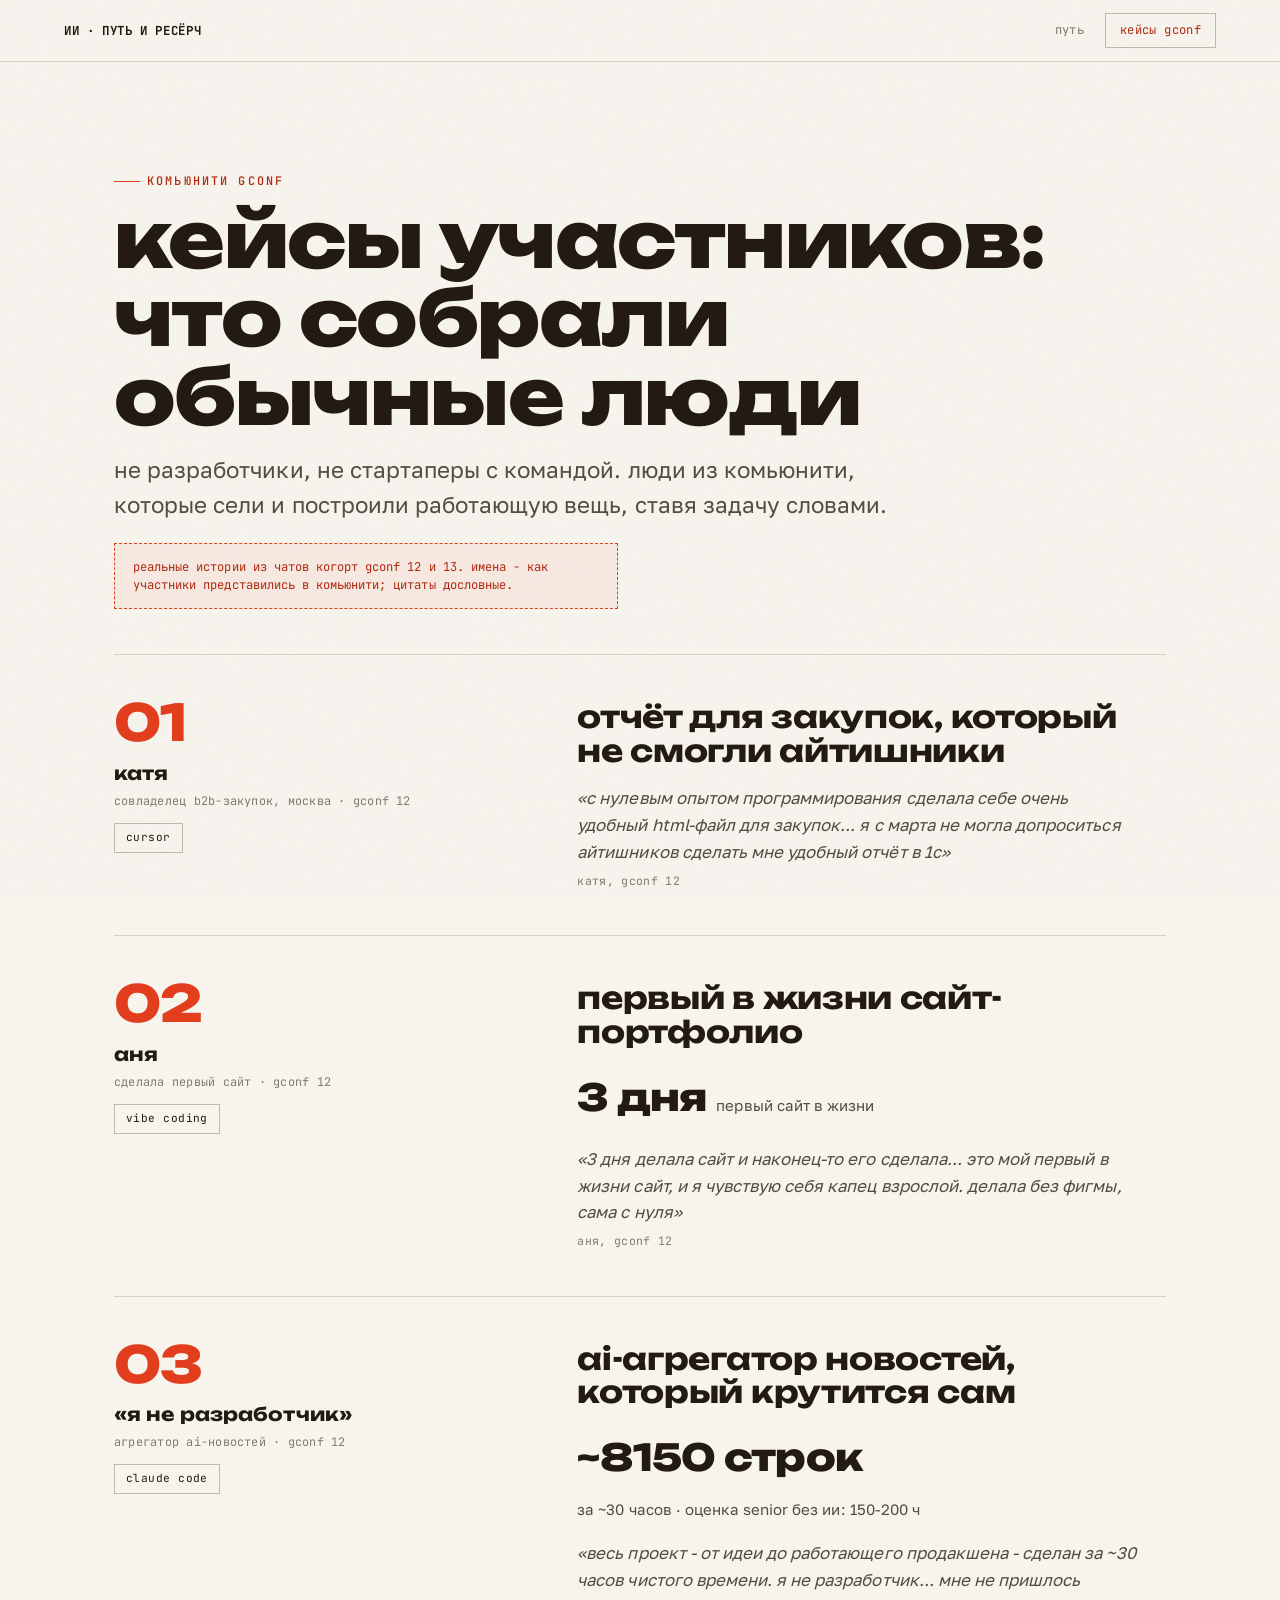
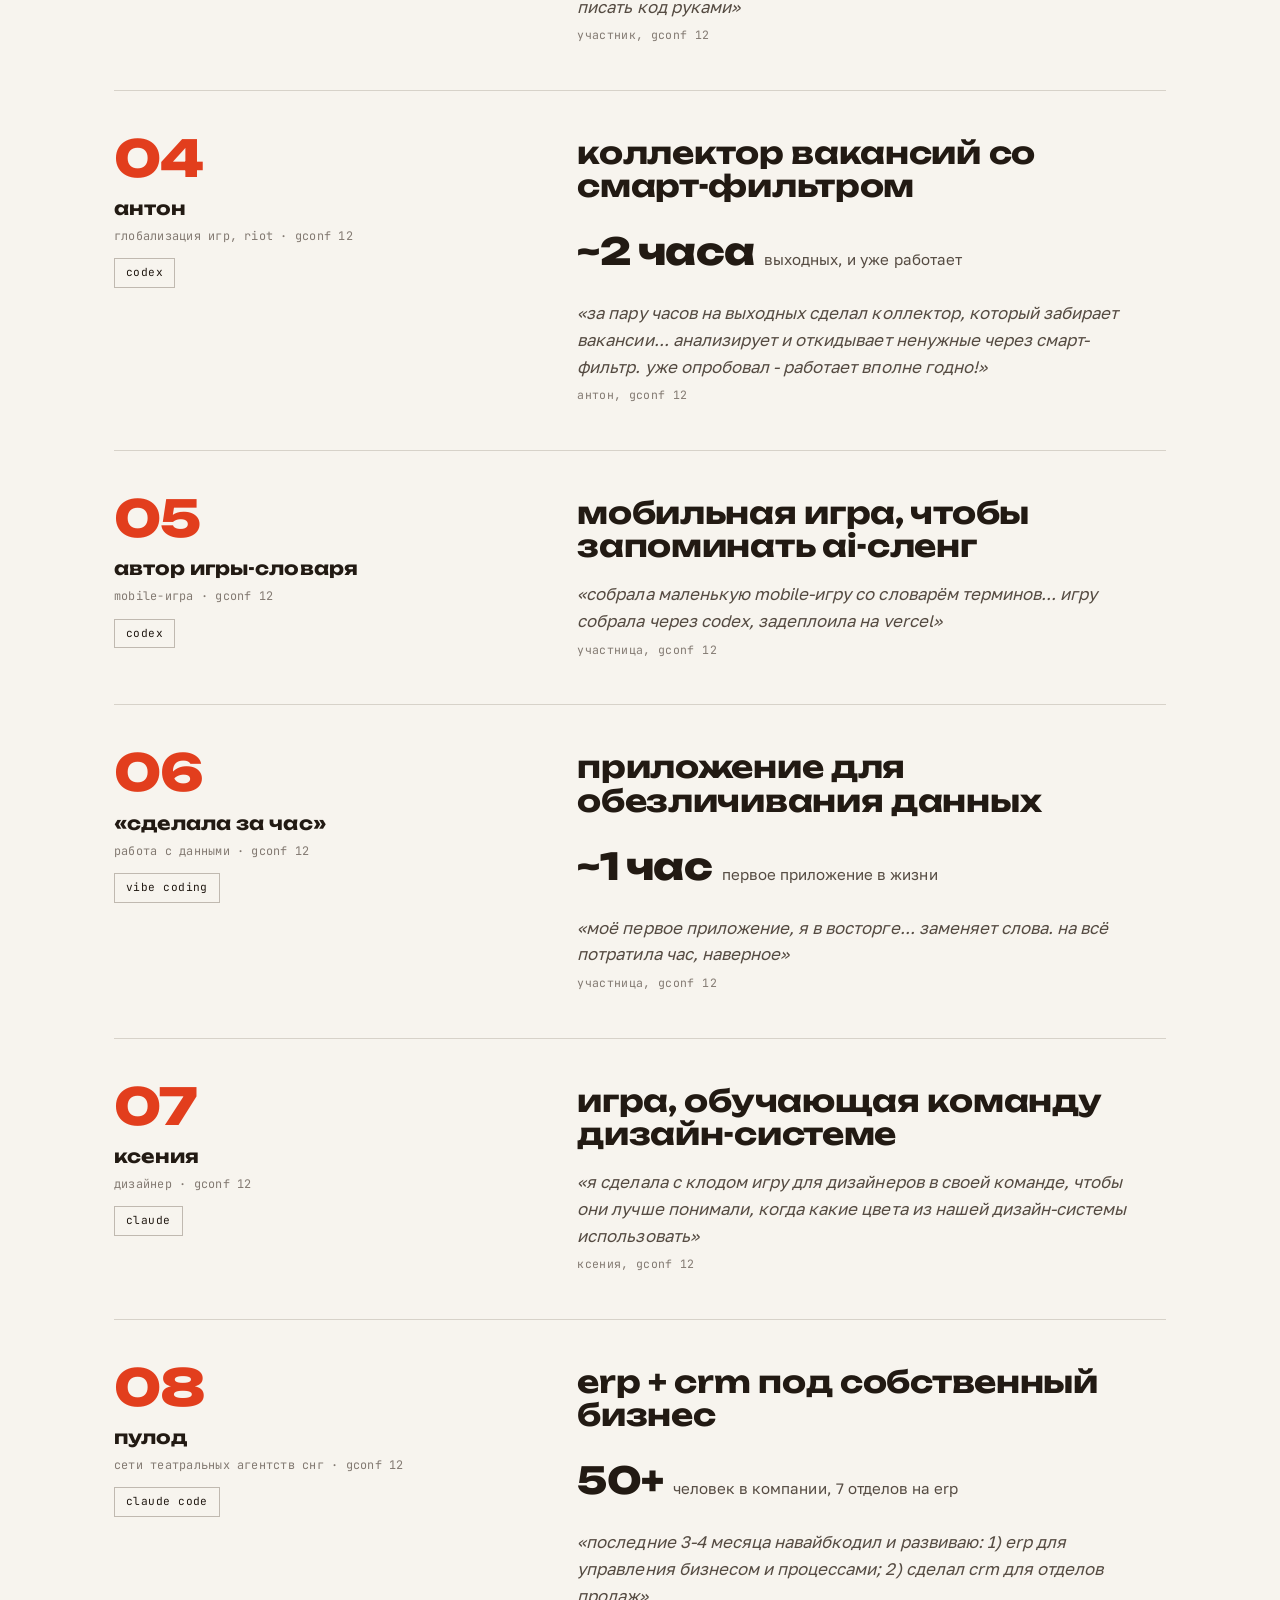
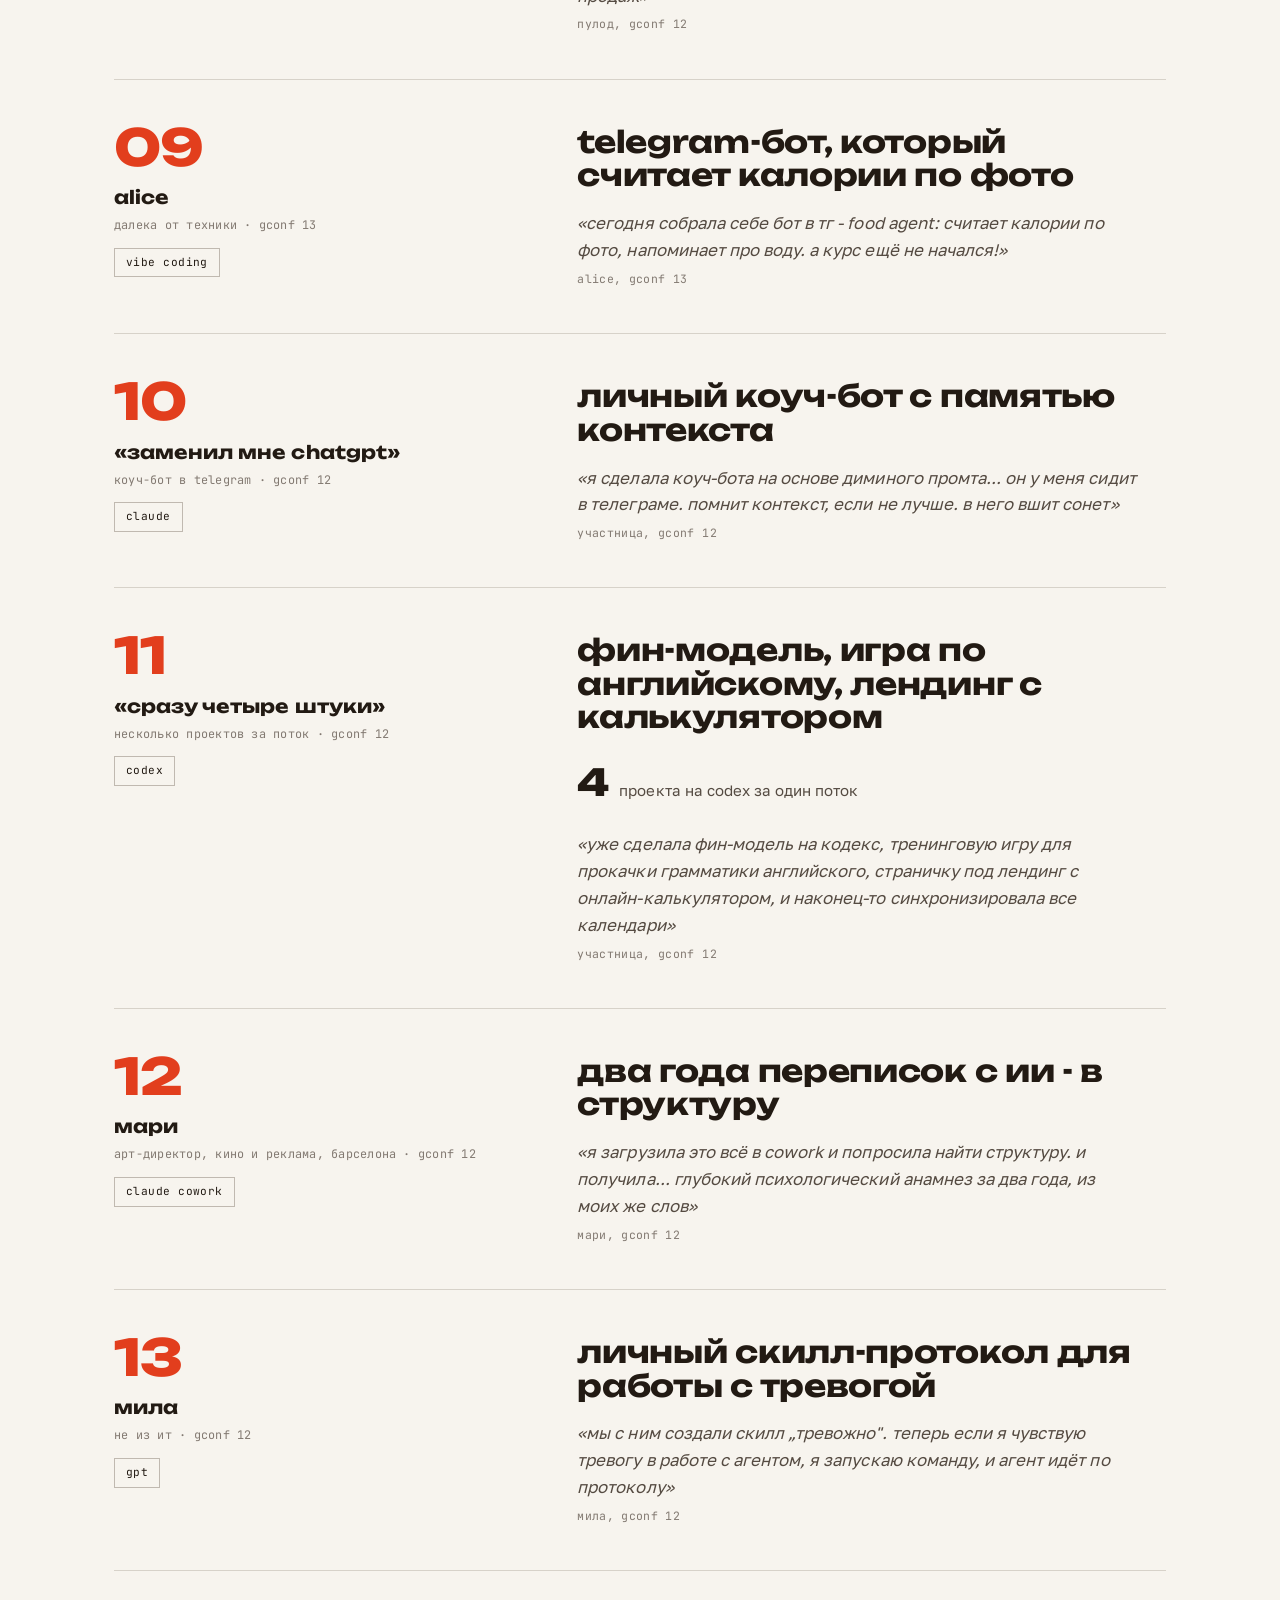
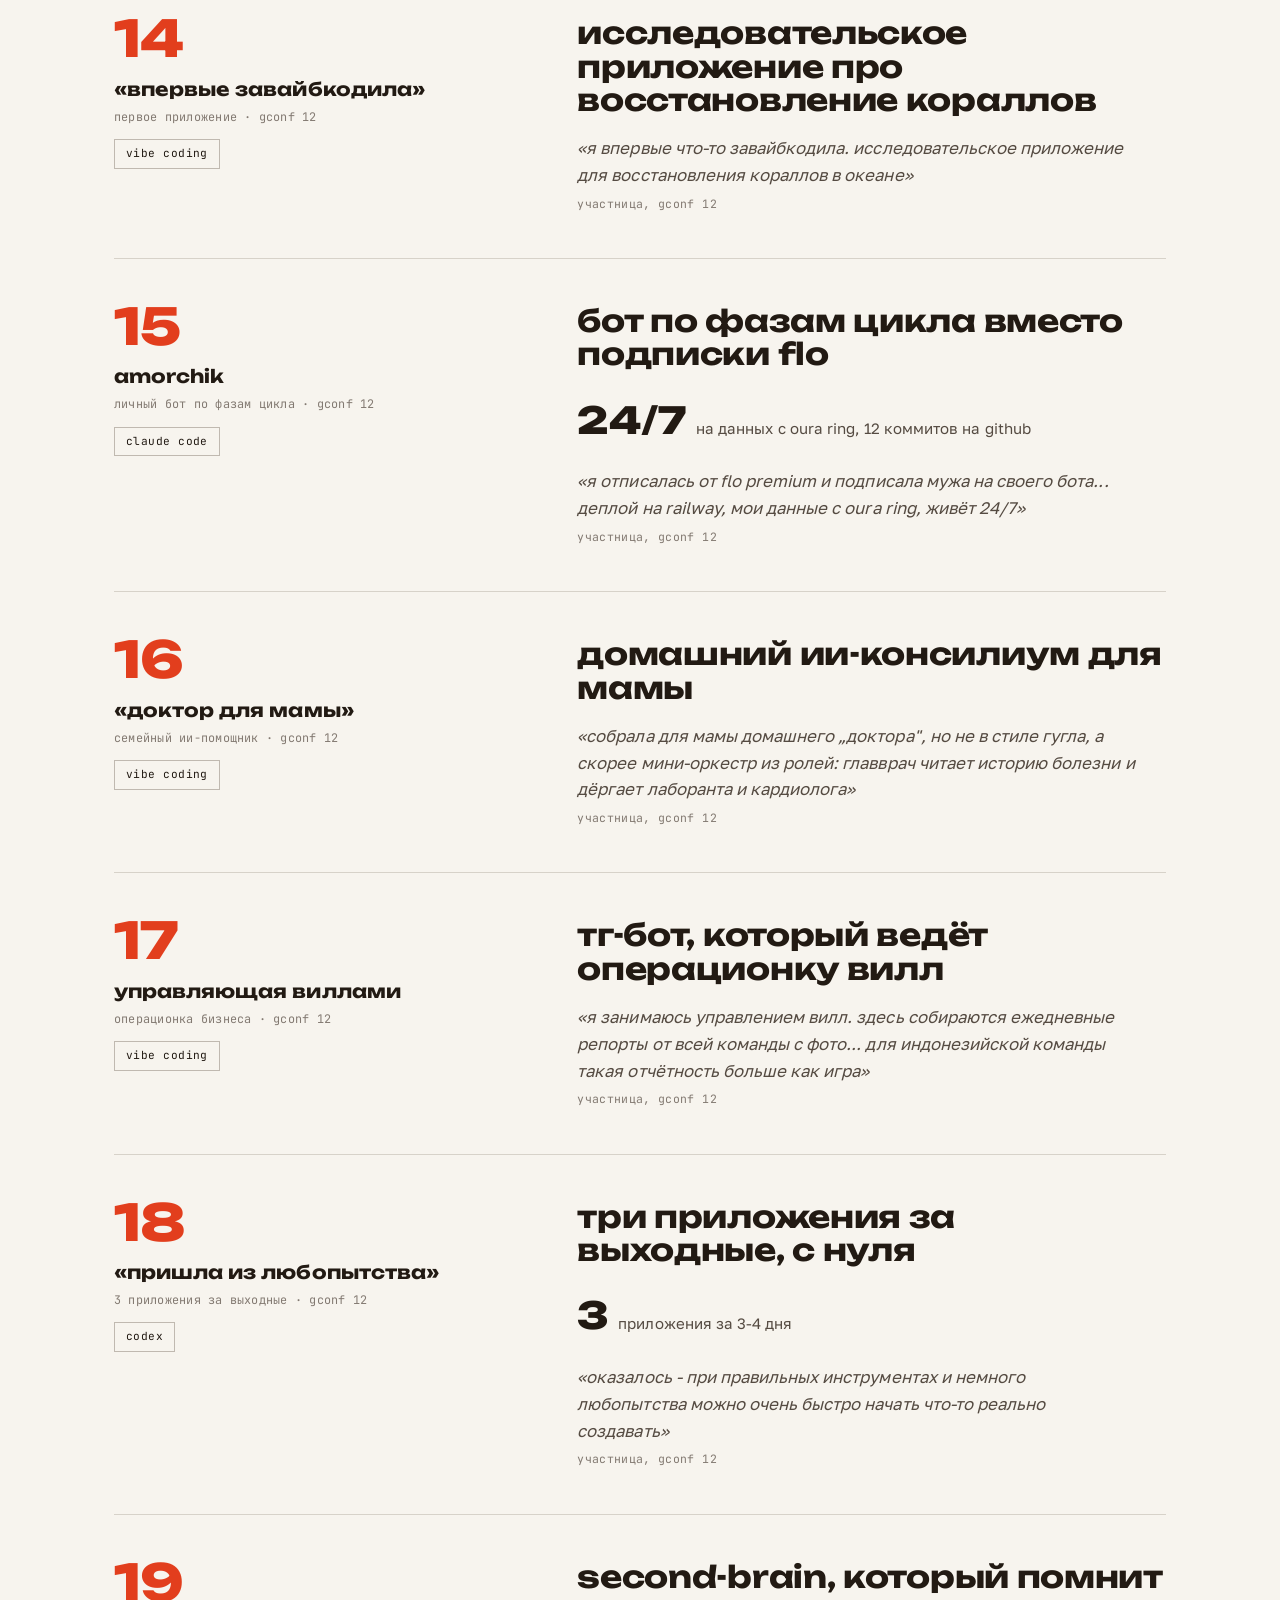
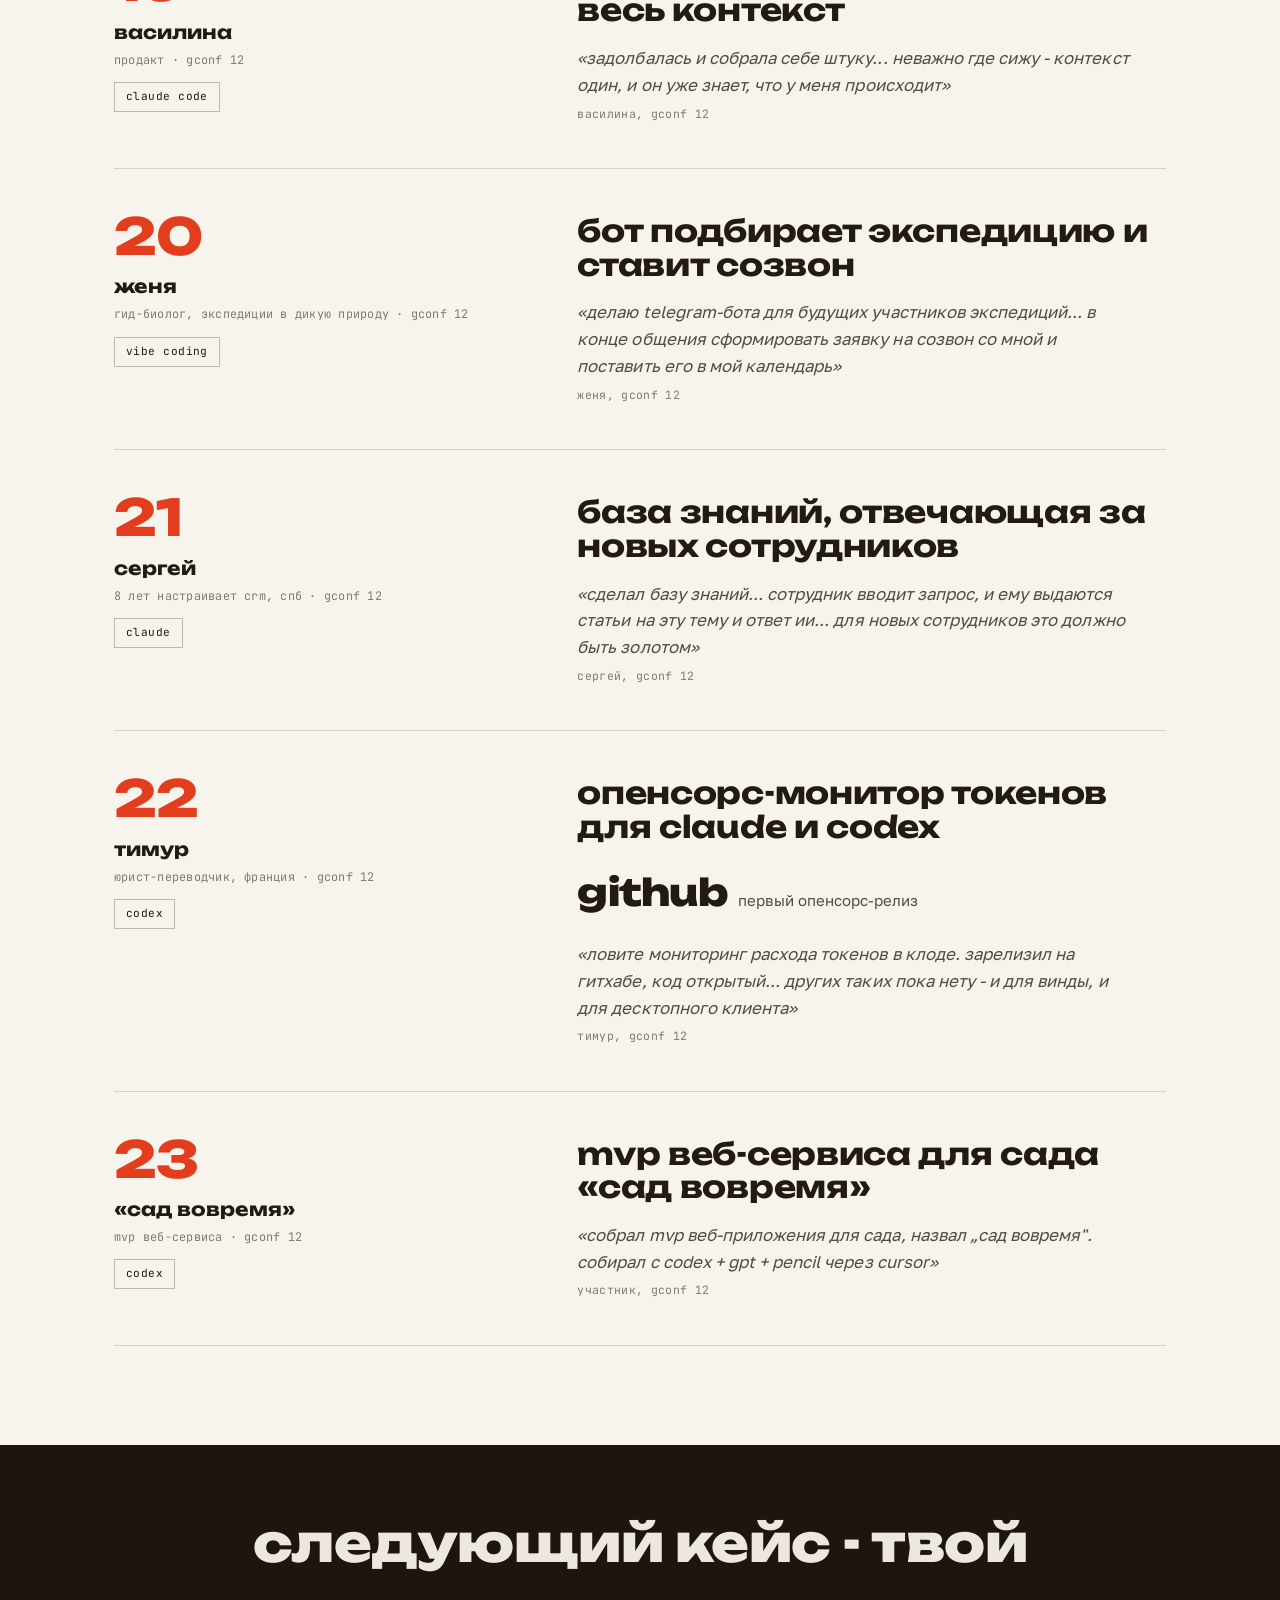
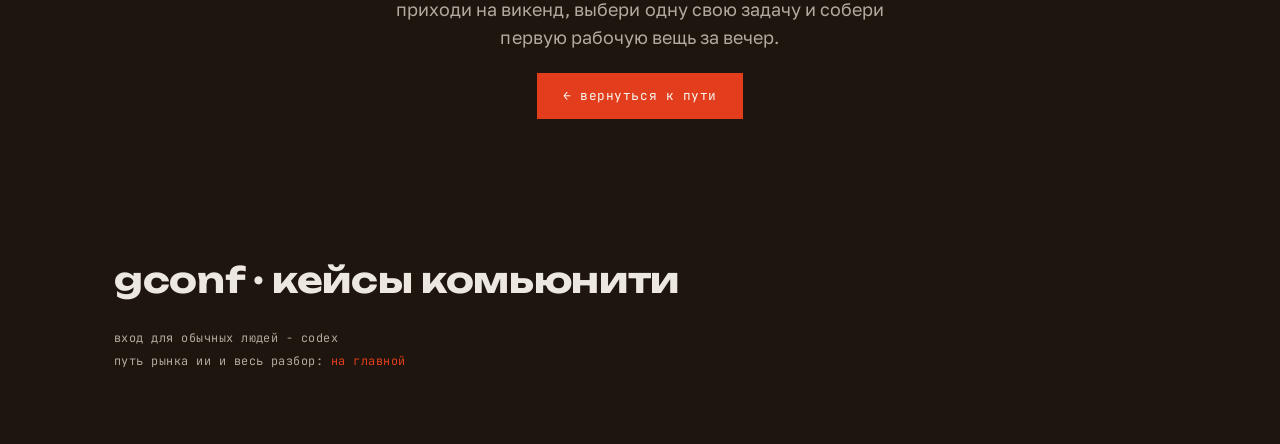
==== commit b68be59d: "cases: expand to 23 (deeper gconf12 mining)" ====
--- a/cases.html
+++ b/cases.html
@@ -221,6 +221,126 @@
         </div>
       </article>
 
+      <article class="case r">
+        <div class="who">
+          <div class="cn">15</div>
+          <div class="pname">amorchik</div>
+          <div class="role">личный бот по фазам цикла · gconf 12</div>
+          <div class="tool">claude code</div>
+        </div>
+        <div class="body">
+          <h3>бот по фазам цикла вместо подписки flo</h3>
+          <div class="metric"><span class="mv">24/7</span><span class="ml">на данных с oura ring, 12 коммитов на github</span></div>
+          <p class="q">«я отписалась от flo premium и подписала мужа на своего бота... деплой на railway, мои данные с oura ring, живёт 24/7»<cite>участница, gconf 12</cite></p>
+        </div>
+      </article>
+
+      <article class="case r">
+        <div class="who">
+          <div class="cn">16</div>
+          <div class="pname">«доктор для мамы»</div>
+          <div class="role">семейный ии-помощник · gconf 12</div>
+          <div class="tool">vibe coding</div>
+        </div>
+        <div class="body">
+          <h3>домашний ии-консилиум для мамы</h3>
+          <p class="q">«собрала для мамы домашнего „доктора", но не в стиле гугла, а скорее мини-оркестр из ролей: главврач читает историю болезни и дёргает лаборанта и кардиолога»<cite>участница, gconf 12</cite></p>
+        </div>
+      </article>
+
+      <article class="case r">
+        <div class="who">
+          <div class="cn">17</div>
+          <div class="pname">управляющая виллами</div>
+          <div class="role">операционка бизнеса · gconf 12</div>
+          <div class="tool">vibe coding</div>
+        </div>
+        <div class="body">
+          <h3>тг-бот, который ведёт операционку вилл</h3>
+          <p class="q">«я занимаюсь управлением вилл. здесь собираются ежедневные репорты от всей команды с фото... для индонезийской команды такая отчётность больше как игра»<cite>участница, gconf 12</cite></p>
+        </div>
+      </article>
+
+      <article class="case r">
+        <div class="who">
+          <div class="cn">18</div>
+          <div class="pname">«пришла из любопытства»</div>
+          <div class="role">3 приложения за выходные · gconf 12</div>
+          <div class="tool">codex</div>
+        </div>
+        <div class="body">
+          <h3>три приложения за выходные, с нуля</h3>
+          <div class="metric"><span class="mv">3</span><span class="ml">приложения за 3-4 дня</span></div>
+          <p class="q">«оказалось - при правильных инструментах и немного любопытства можно очень быстро начать что-то реально создавать»<cite>участница, gconf 12</cite></p>
+        </div>
+      </article>
+
+      <article class="case r">
+        <div class="who">
+          <div class="cn">19</div>
+          <div class="pname">василина</div>
+          <div class="role">продакт · gconf 12</div>
+          <div class="tool">claude code</div>
+        </div>
+        <div class="body">
+          <h3>second-brain, который помнит весь контекст</h3>
+          <p class="q">«задолбалась и собрала себе штуку... неважно где сижу - контекст один, и он уже знает, что у меня происходит»<cite>василина, gconf 12</cite></p>
+        </div>
+      </article>
+
+      <article class="case r">
+        <div class="who">
+          <div class="cn">20</div>
+          <div class="pname">женя</div>
+          <div class="role">гид-биолог, экспедиции в дикую природу · gconf 12</div>
+          <div class="tool">vibe coding</div>
+        </div>
+        <div class="body">
+          <h3>бот подбирает экспедицию и ставит созвон</h3>
+          <p class="q">«делаю telegram-бота для будущих участников экспедиций... в конце общения сформировать заявку на созвон со мной и поставить его в мой календарь»<cite>женя, gconf 12</cite></p>
+        </div>
+      </article>
+
+      <article class="case r">
+        <div class="who">
+          <div class="cn">21</div>
+          <div class="pname">сергей</div>
+          <div class="role">8 лет настраивает crm, спб · gconf 12</div>
+          <div class="tool">claude</div>
+        </div>
+        <div class="body">
+          <h3>база знаний, отвечающая за новых сотрудников</h3>
+          <p class="q">«сделал базу знаний... сотрудник вводит запрос, и ему выдаются статьи на эту тему и ответ ии... для новых сотрудников это должно быть золотом»<cite>сергей, gconf 12</cite></p>
+        </div>
+      </article>
+
+      <article class="case r">
+        <div class="who">
+          <div class="cn">22</div>
+          <div class="pname">тимур</div>
+          <div class="role">юрист-переводчик, франция · gconf 12</div>
+          <div class="tool">codex</div>
+        </div>
+        <div class="body">
+          <h3>опенсорс-монитор токенов для claude и codex</h3>
+          <div class="metric"><span class="mv">github</span><span class="ml">первый опенсорс-релиз</span></div>
+          <p class="q">«ловите мониторинг расхода токенов в клоде. зарелизил на гитхабе, код открытый... других таких пока нету - и для винды, и для десктопного клиента»<cite>тимур, gconf 12</cite></p>
+        </div>
+      </article>
+
+      <article class="case r">
+        <div class="who">
+          <div class="cn">23</div>
+          <div class="pname">«сад вовремя»</div>
+          <div class="role">mvp веб-сервиса · gconf 12</div>
+          <div class="tool">codex</div>
+        </div>
+        <div class="body">
+          <h3>mvp веб-сервиса для сада «сад вовремя»</h3>
+          <p class="q">«собрал mvp веб-приложения для сада, назвал „сад вовремя". собирал с codex + gpt + pencil через cursor»<cite>участник, gconf 12</cite></p>
+        </div>
+      </article>
+
     </div>
   </div>
 </section>
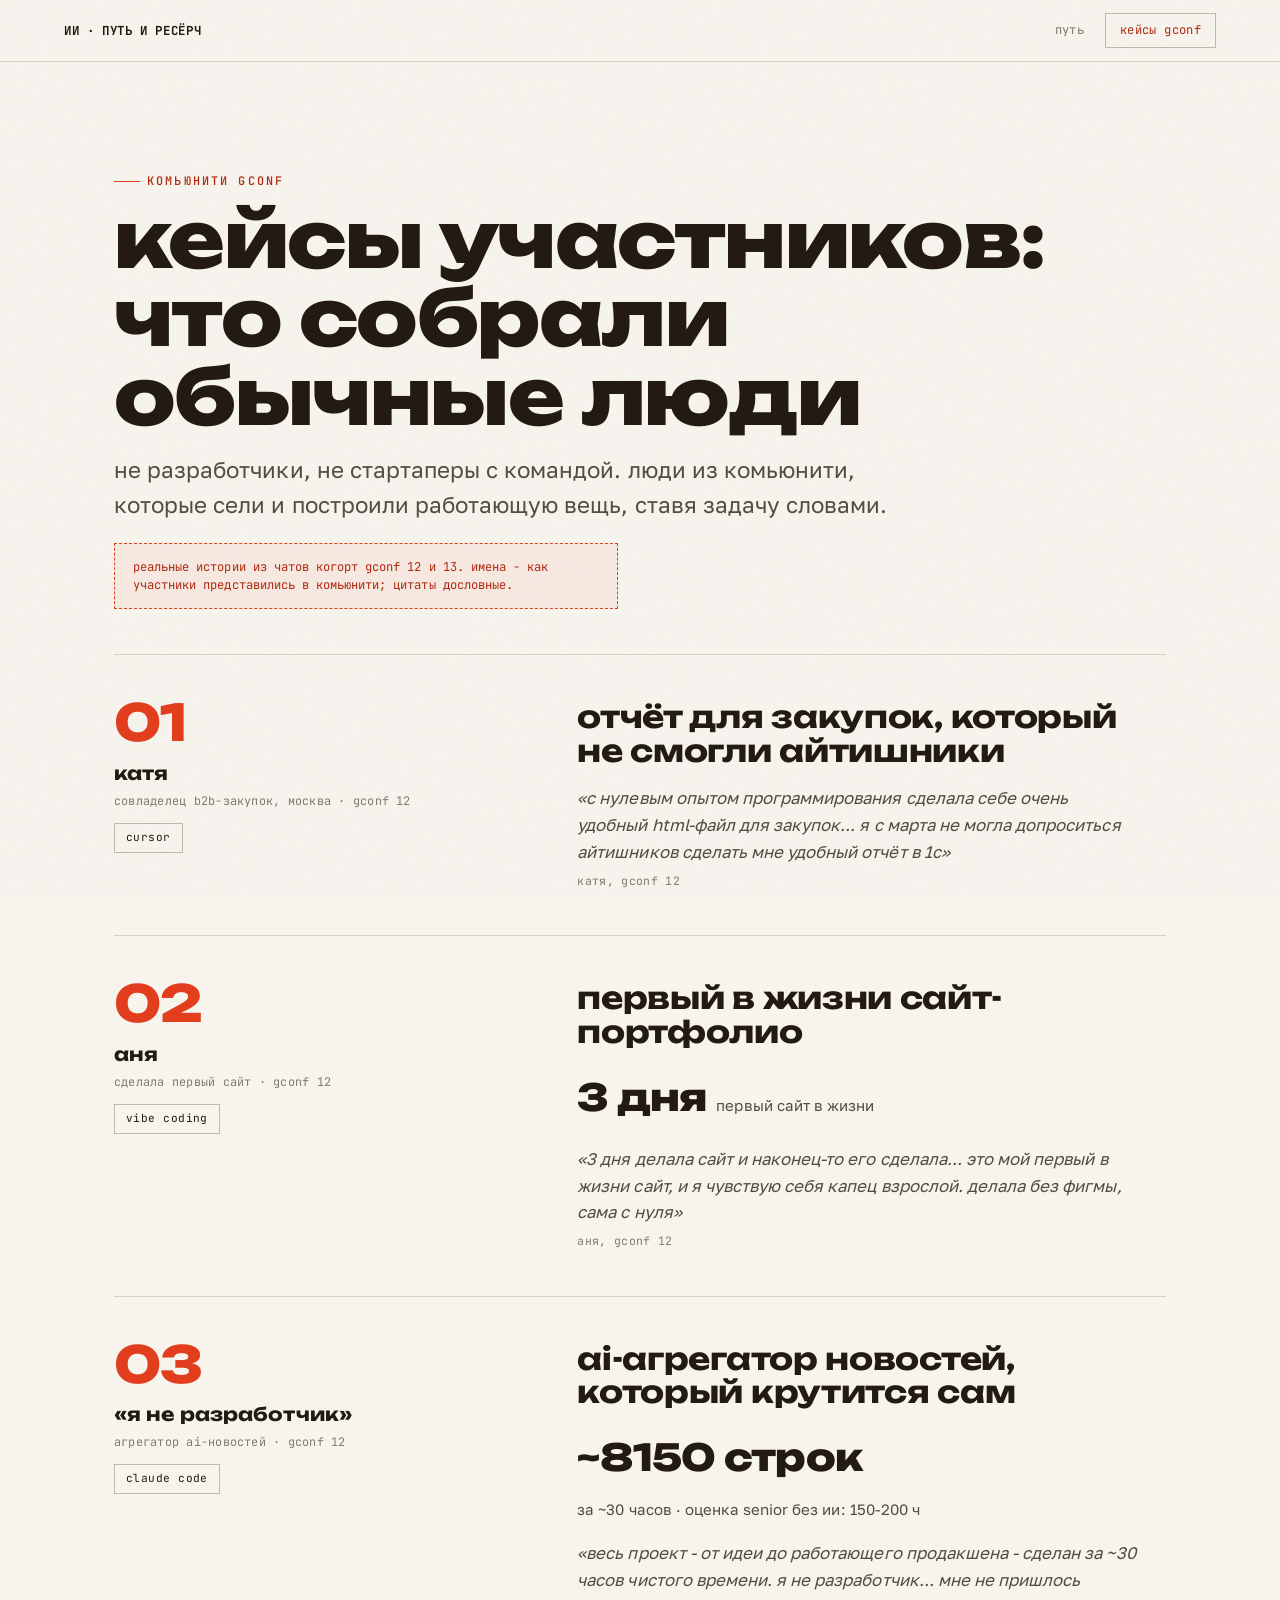
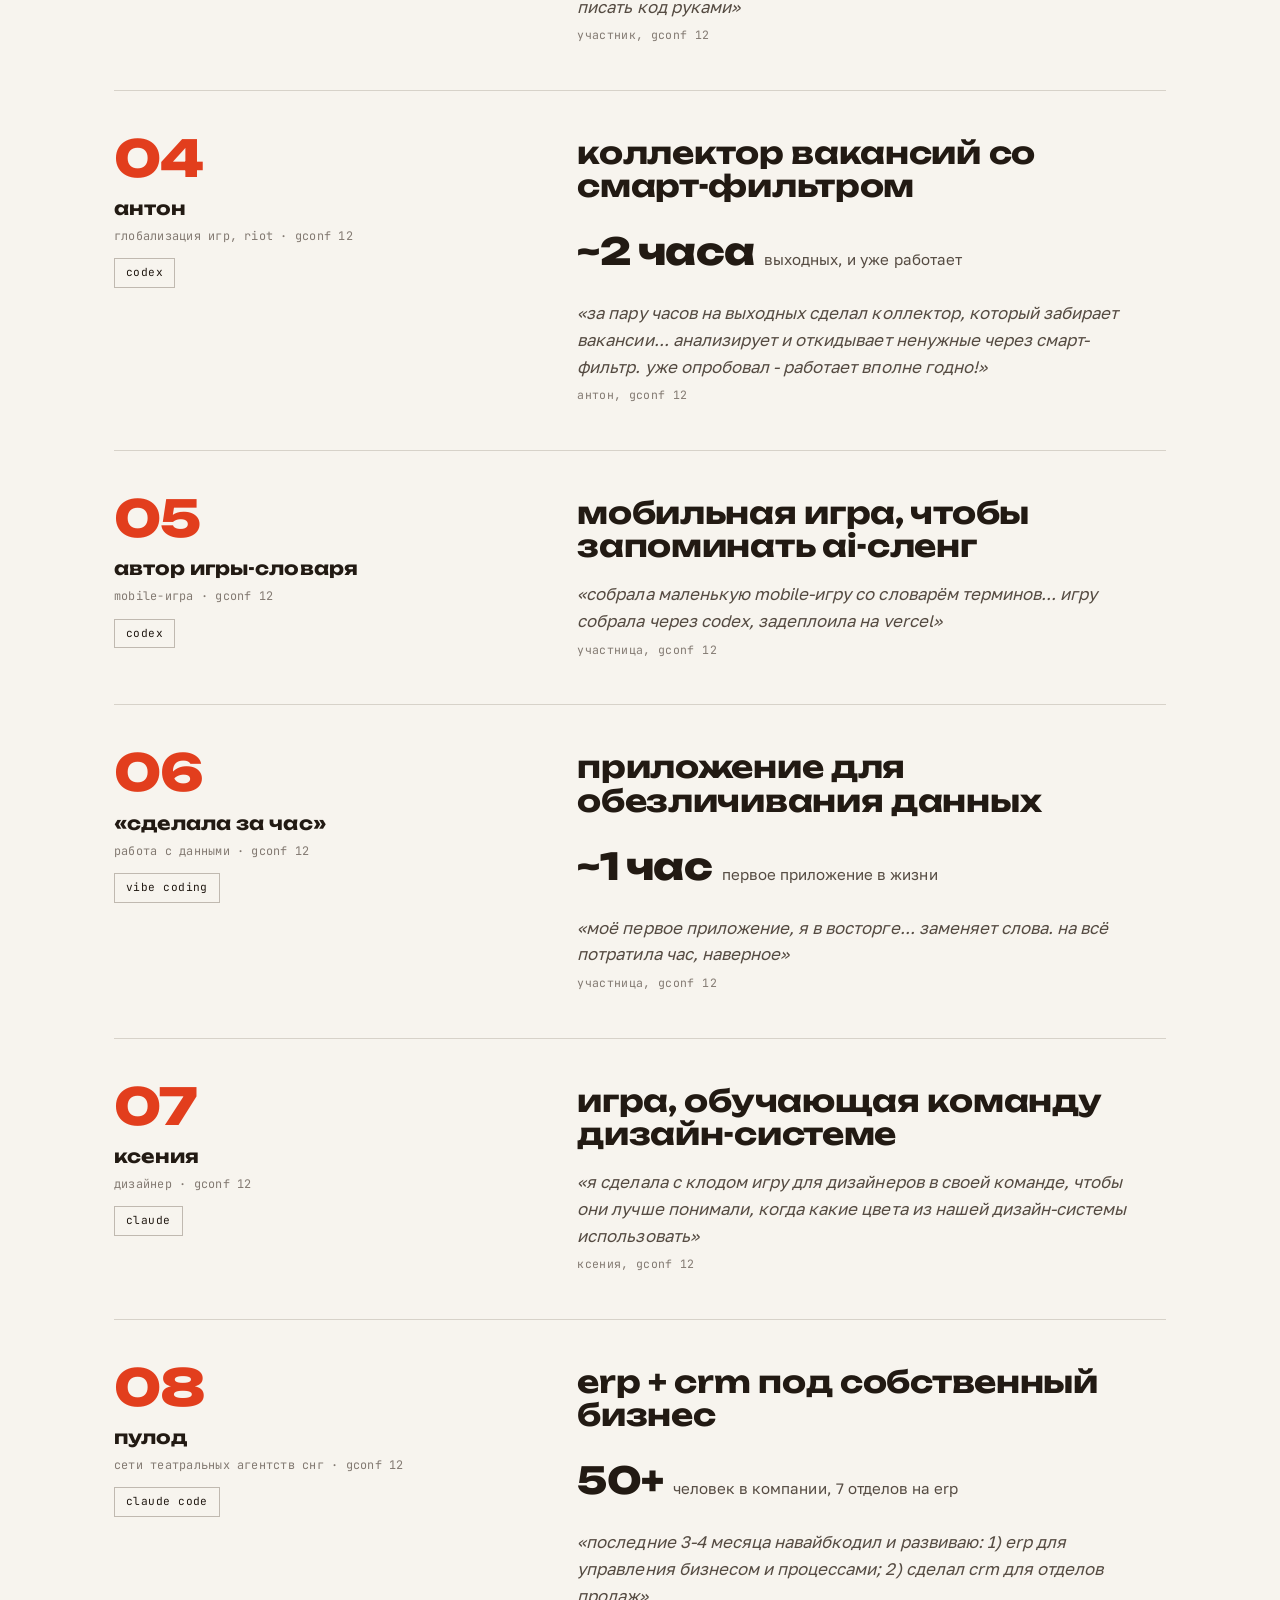
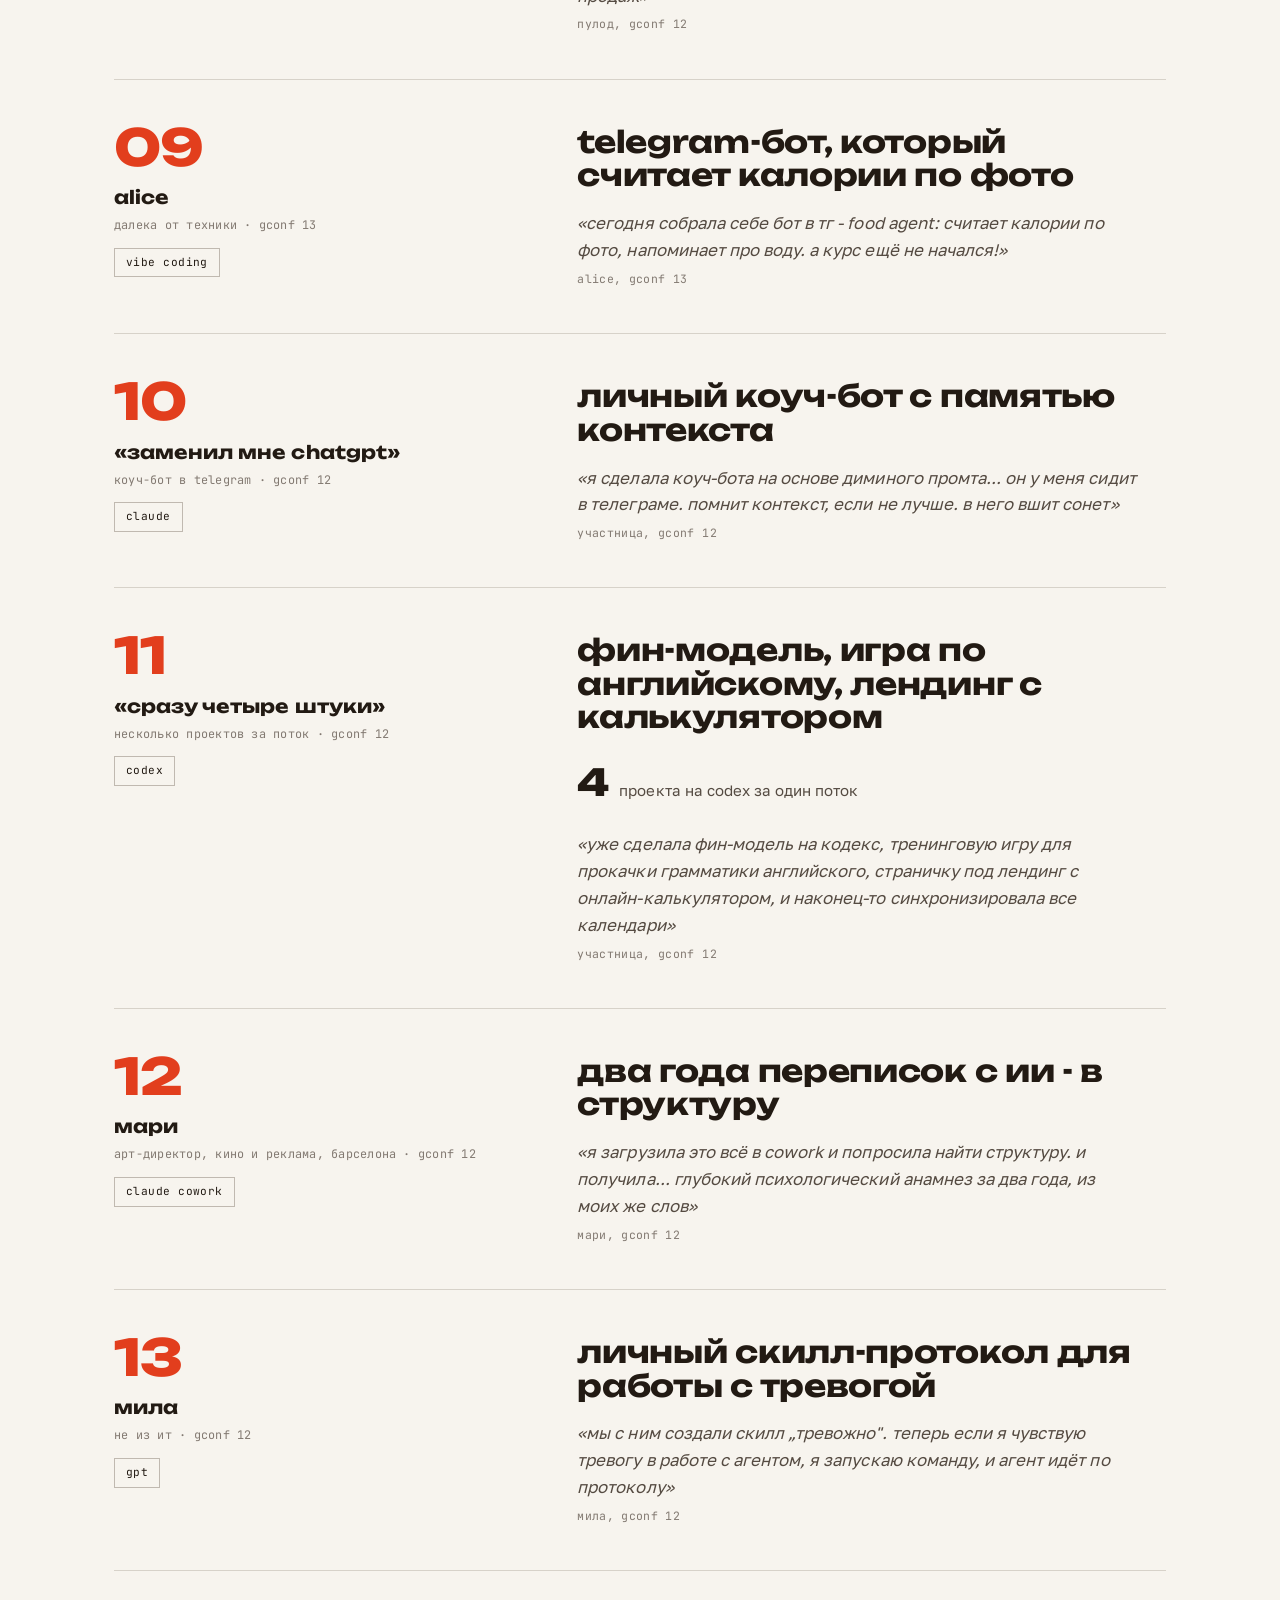
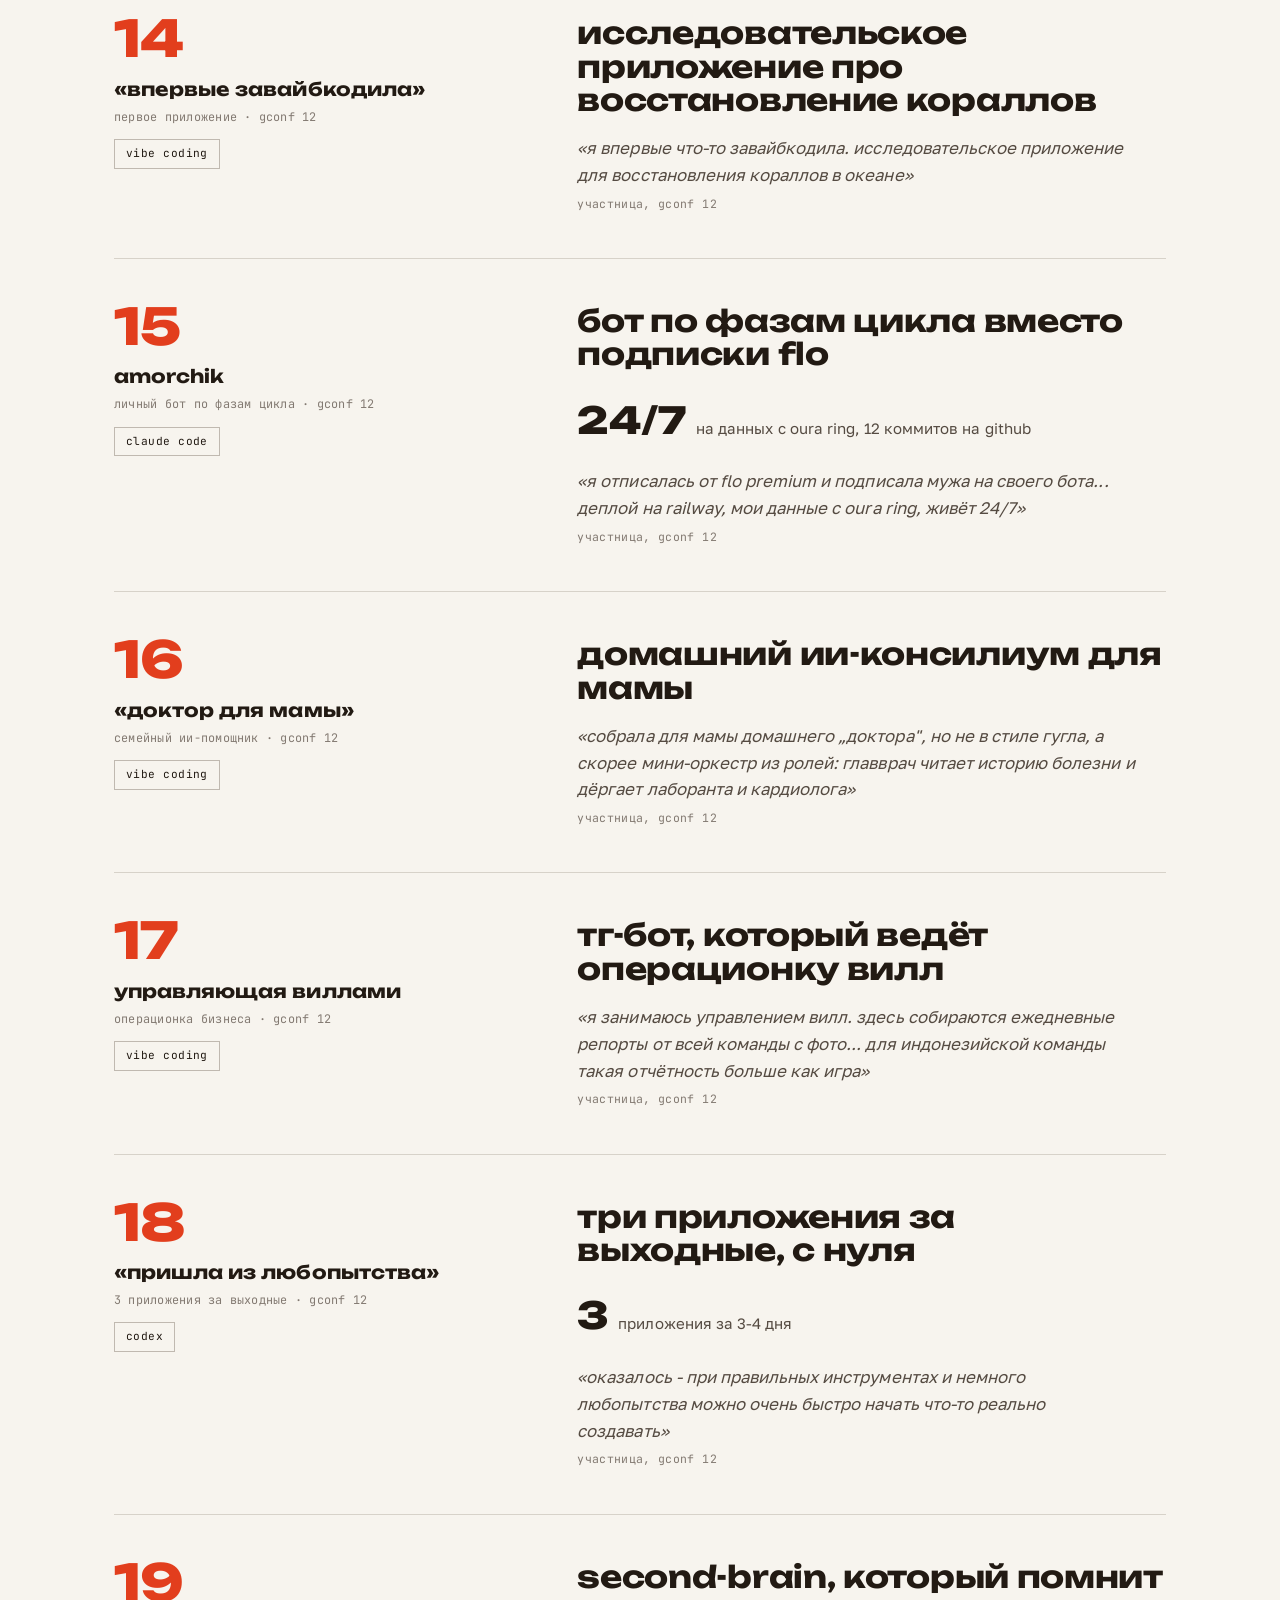
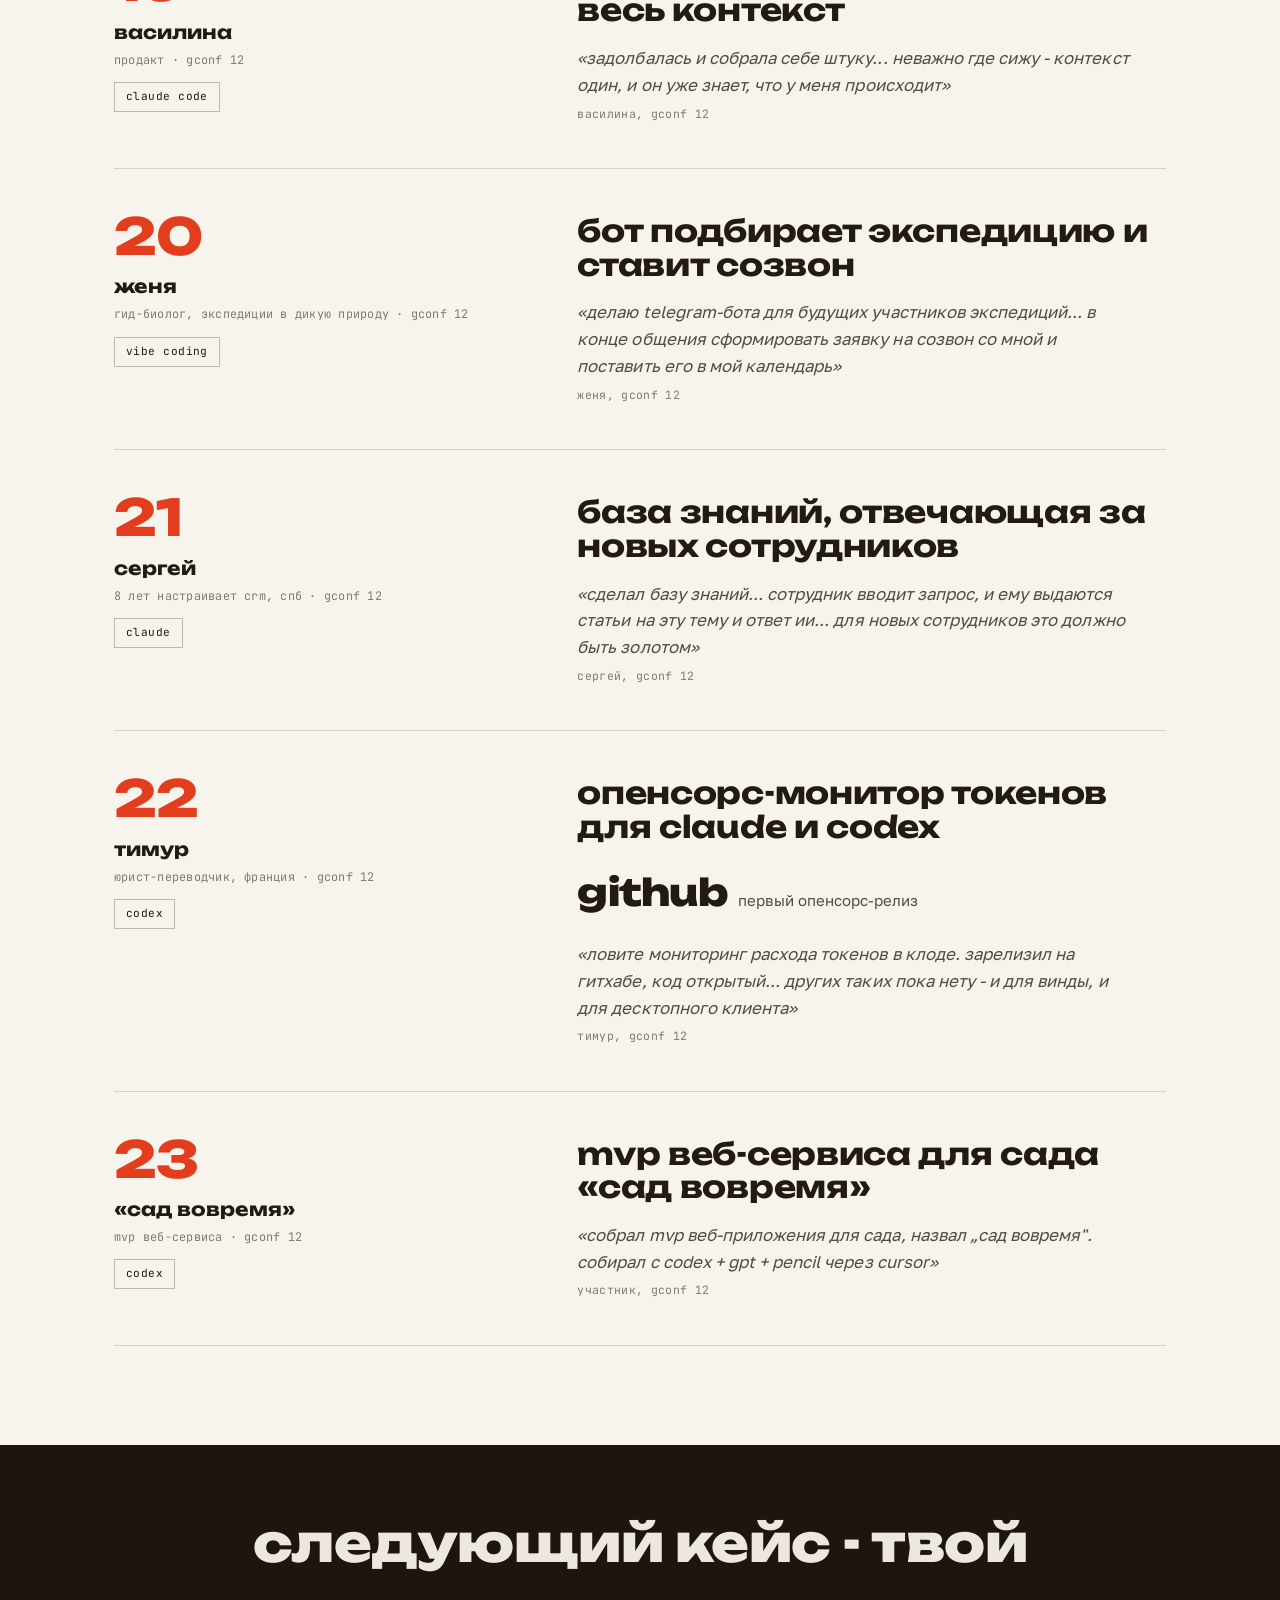
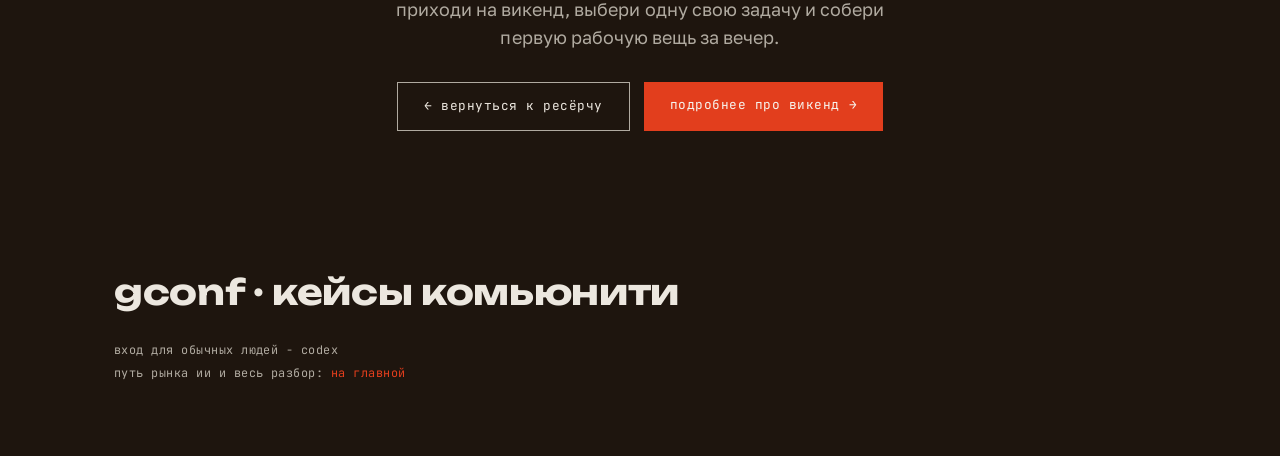
==== commit 66c97d5b: "cases cta: two buttons (research + weekend)" ====
--- a/cases.html
+++ b/cases.html
@@ -350,7 +350,10 @@
   <div class="wrap">
     <h2 class="r">следующий кейс - твой</h2>
     <p class="r d1">приходи на викенд, выбери одну свою задачу и собери первую рабочую вещь за вечер.</p>
-    <a class="r d2" href="index.html">← вернуться к пути</a>
+    <div class="cta-row r d2">
+      <a class="secondary" href="index.html">← вернуться к ресёрчу</a>
+      <a href="https://gconf.io/">подробнее про викенд →</a>
+    </div>
   </div>
 </section>
 
--- a/style.css
+++ b/style.css
@@ -309,3 +309,19 @@
   .topnav{padding:11px 18px}
   .topnav .brand{font-size:0.68rem}
 }
+
+/* ---------- mid-story CTA → cases ---------- */
+.midcta{background:var(--band);color:var(--on-band);padding:clamp(40px,7vh,76px) 0}
+.midcta .wrap{display:flex;align-items:center;justify-content:space-between;gap:clamp(22px,4vw,52px);flex-wrap:wrap}
+.midcta .mc-text{max-width:36ch}
+.midcta .mc-kicker{font-family:var(--font-mono);font-size:0.72rem;letter-spacing:0.16em;text-transform:uppercase;color:var(--ember);margin-bottom:0.8em}
+.midcta h2{font-family:var(--font-display);font-weight:700;font-size:clamp(1.5rem,1.2rem + 1.6vw,2.4rem);color:var(--on-band);line-height:1.08;letter-spacing:-0.01em}
+.midcta a{flex-shrink:0;font-family:var(--font-mono);font-size:0.84rem;letter-spacing:0.03em;color:var(--paper);background:var(--ember);text-decoration:none;padding:15px 28px;white-space:nowrap;transition:transform .3s var(--ease),background .3s var(--ease)}
+.midcta a:hover{background:var(--ember-deep);transform:translateX(5px)}
+@media (max-width:720px){.midcta .wrap{flex-direction:column;align-items:flex-start}}
+
+/* ---------- cases CTA: two buttons ---------- */
+.cta-row{display:flex;gap:14px;justify-content:center;flex-wrap:wrap;margin-top:1.7em}
+.cases-cta .cta-row a{margin-top:0}
+.cases-cta .cta-row a.secondary{background:transparent;color:var(--on-band);border:1px solid var(--on-band-soft)}
+.cases-cta .cta-row a.secondary:hover{border-color:var(--on-band);color:var(--paper);background:transparent}
